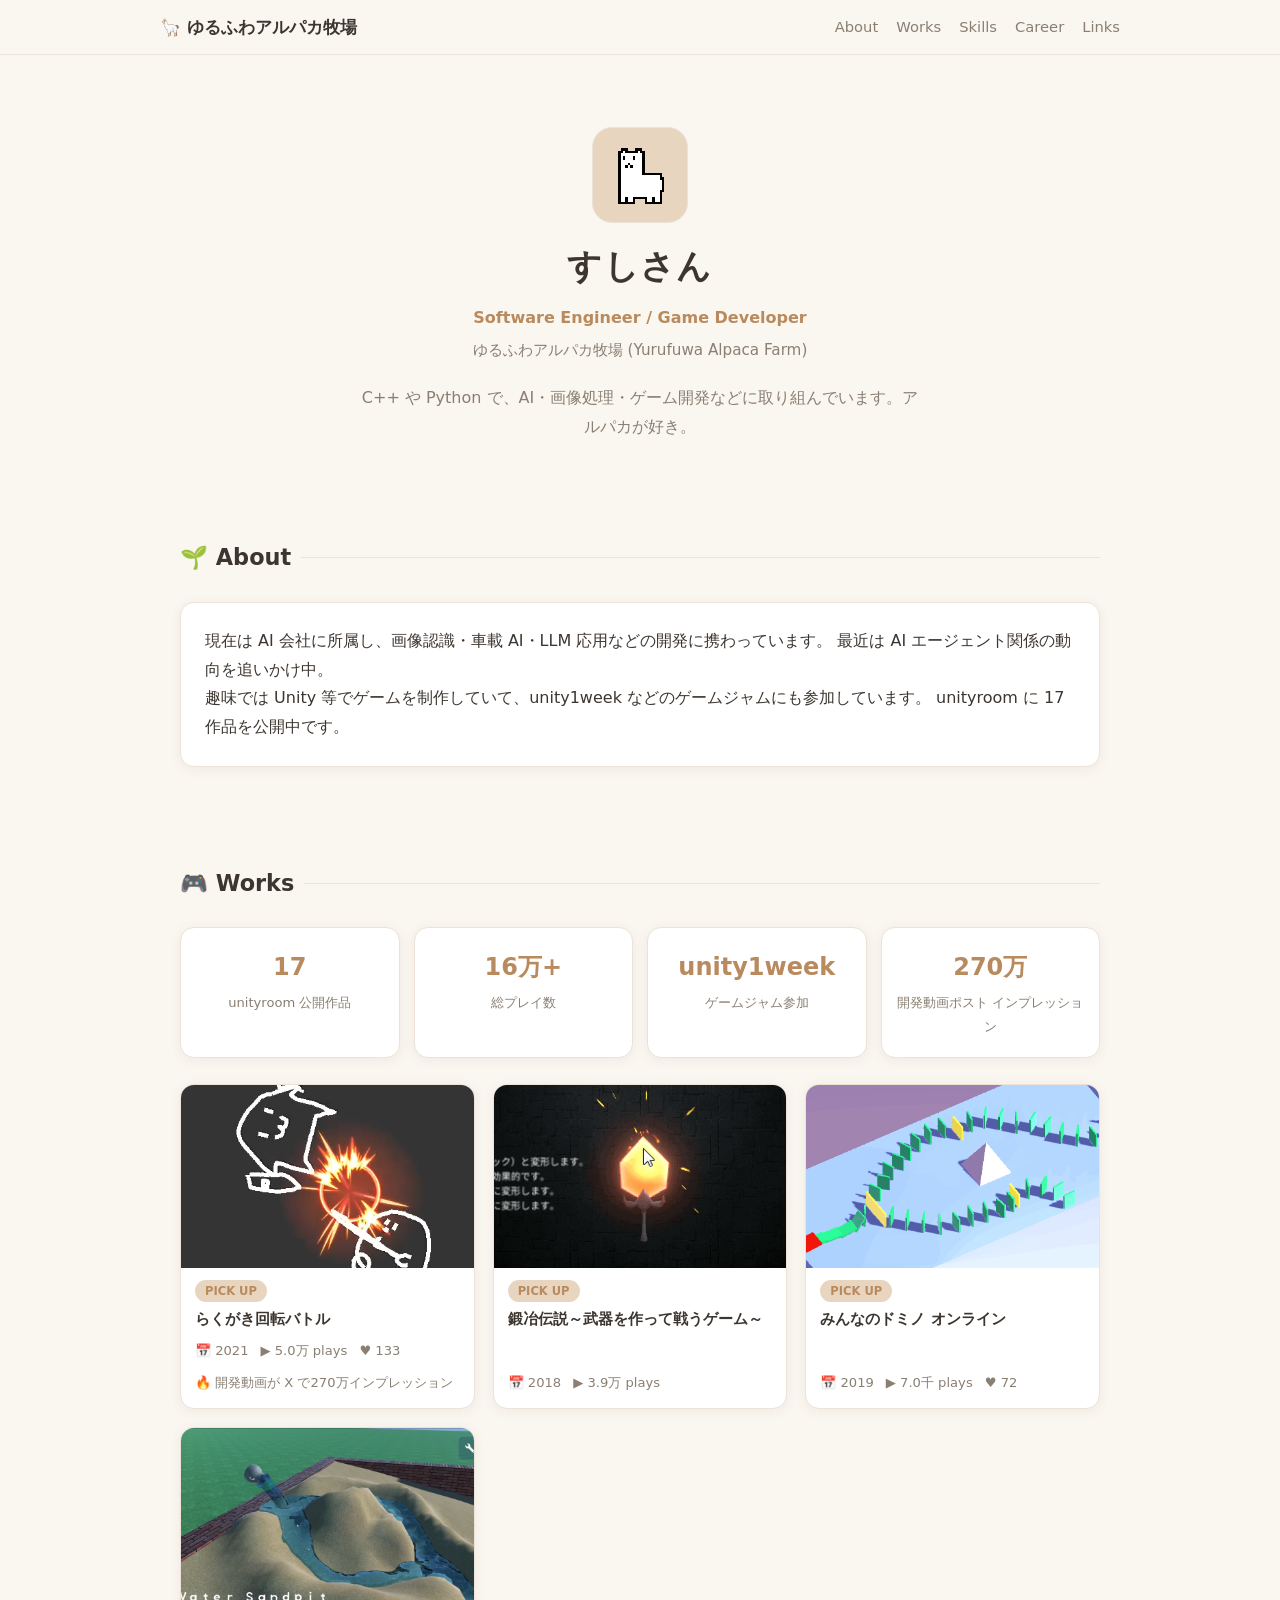
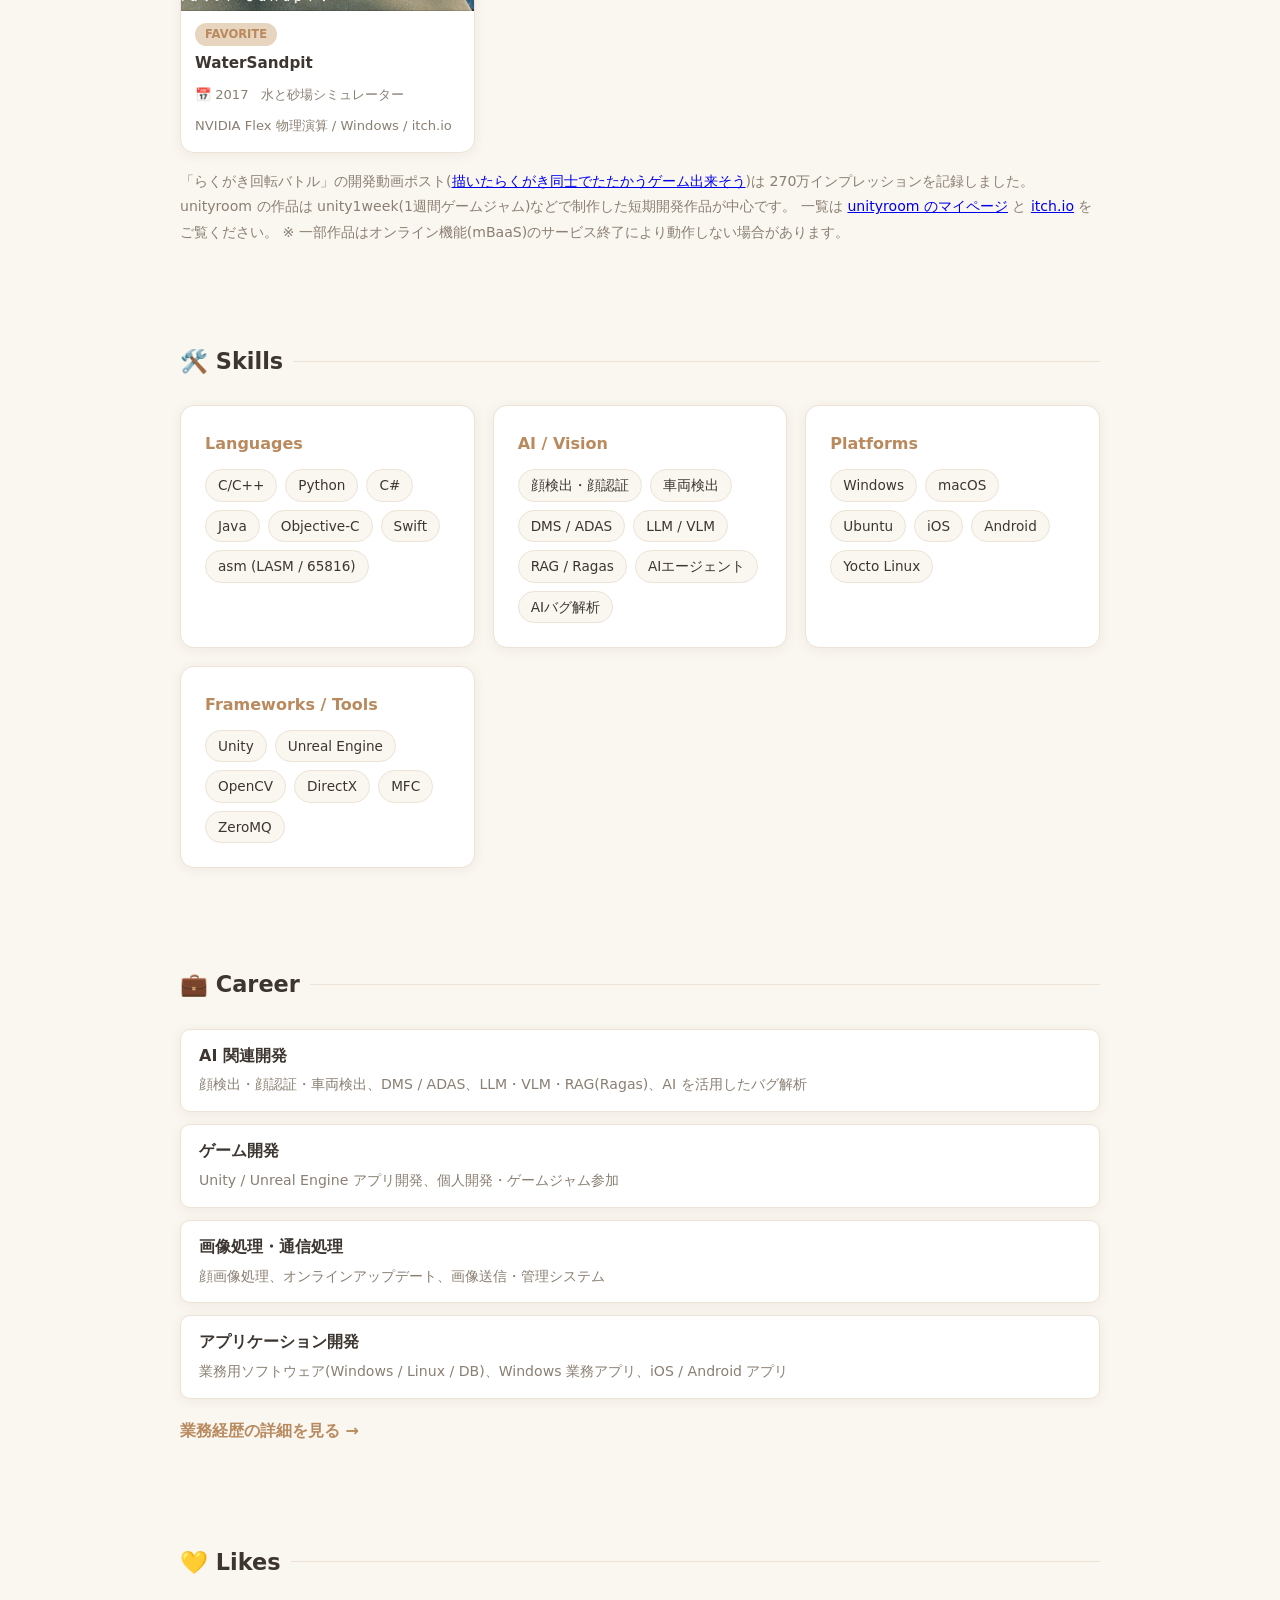
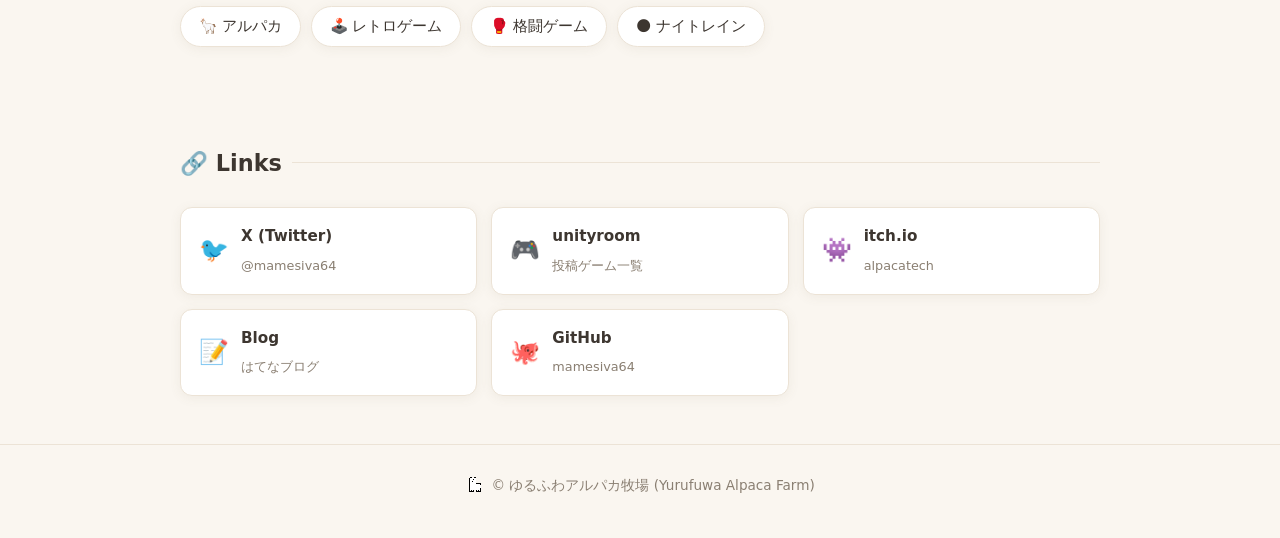
==== index.html @ 553e4cb1 "Add release years to pick-up work cards Co-Authored-By: Claude Fable 5 <noreply@anthropic.com>" ====
<!DOCTYPE html>
<html lang="ja">
<head>
<meta charset="UTF-8">
<meta name="viewport" content="width=device-width, initial-scale=1.0">
<title>すしさん / ゆるふわアルパカ牧場 — Portfolio</title>
<meta name="description" content="すしさん(Yurufuwa Alpaca Farm)のポータルサイト。C++/PythonでAI・画像処理・ゲーム開発。Unityでのゲーム制作物まとめ。">
<link rel="icon" type="image/png" href="assets/alpaca.png">
<link rel="stylesheet" href="style.css">
</head>
<body>

<header class="site-header">
  <nav class="nav container">
    <a class="brand" href="./">🦙 ゆるふわアルパカ牧場</a>
    <ul>
      <li><a href="#about">About</a></li>
      <li><a href="#works">Works</a></li>
      <li><a href="#skills">Skills</a></li>
      <li><a href="#career">Career</a></li>
      <li><a href="#links">Links</a></li>
    </ul>
  </nav>
</header>

<main class="container">

  <!-- ヒーロー -->
  <div class="hero">
    <img class="avatar" src="assets/alpaca.png" alt="アルパカのアイコン">
    <h1>すしさん</h1>
    <p class="title">Software Engineer / Game Developer</p>
    <p class="circle-name">ゆるふわアルパカ牧場 (Yurufuwa Alpaca Farm)</p>
    <p class="lead">C++ や Python で、AI・画像処理・ゲーム開発などに取り組んでいます。アルパカが好き。</p>
  </div>

  <!-- プロフィール -->
  <section id="about">
    <h2>🌱 About</h2>
    <div class="card">
      <p>
        現在は AI 会社に所属し、画像認識・車載 AI・LLM 応用などの開発に携わっています。
        最近は AI エージェント関係の動向を追いかけ中。
      </p>
      <p>
        趣味では Unity 等でゲームを制作していて、unity1week などのゲームジャムにも参加しています。
        unityroom に 17 作品を公開中です。
      </p>
    </div>
  </section>

  <!-- 制作物 / 実績 -->
  <section id="works">
    <h2>🎮 Works</h2>

    <div class="stat-row">
      <div class="stat">
        <span class="stat-num">17</span>
        <span class="stat-label">unityroom 公開作品</span>
      </div>
      <div class="stat">
        <span class="stat-num">16万+</span>
        <span class="stat-label">総プレイ数</span>
      </div>
      <div class="stat">
        <span class="stat-num">unity1week</span>
        <span class="stat-label">ゲームジャム参加</span>
      </div>
      <div class="stat">
        <span class="stat-num">270万</span>
        <span class="stat-label">開発動画ポスト インプレッション</span>
      </div>
    </div>

    <div class="works-grid featured-compact">
      <a class="work-card" href="https://unityroom.com/games/rakugaki_battle" target="_blank" rel="noopener">
        <img class="thumb" src="assets/rakugaki.png" alt="らくがき回転バトルのスクリーンショット" loading="lazy">
        <div class="body">
          <span class="badge">PICK UP</span>
          <span class="name">らくがき回転バトル</span>
          <span class="stats"><span>📅 2021</span><span>▶ 5.0万 plays</span><span>♥ 133</span></span>
          <span class="stats"><span>🔥 開発動画が X で270万インプレッション</span></span>
        </div>
      </a>
      <a class="work-card" href="https://unityroom.com/games/blacksmith" target="_blank" rel="noopener">
        <img class="thumb" src="assets/blacksmith.gif" alt="鍛冶伝説のスクリーンショット" loading="lazy">
        <div class="body">
          <span class="badge">PICK UP</span>
          <span class="name">鍛冶伝説～武器を作って戦うゲーム～</span>
          <span class="stats"><span>📅 2018</span><span>▶ 3.9万 plays</span></span>
        </div>
      </a>
      <a class="work-card" href="https://unityroom.com/games/domino" target="_blank" rel="noopener">
        <img class="thumb" src="assets/domino.gif" alt="みんなのドミノ オンラインのスクリーンショット" loading="lazy">
        <div class="body">
          <span class="badge">PICK UP</span>
          <span class="name">みんなのドミノ オンライン</span>
          <span class="stats"><span>📅 2019</span><span>▶ 7.0千 plays</span><span>♥ 72</span></span>
        </div>
      </a>
      <a class="work-card" href="https://alpacatech.itch.io/watersandpit" target="_blank" rel="noopener">
        <img class="thumb" src="assets/watersandpit.jpg" alt="WaterSandpitのスクリーンショット" loading="lazy">
        <div class="body">
          <span class="badge">FAVORITE</span>
          <span class="name">WaterSandpit</span>
          <span class="stats"><span>📅 2017</span><span>水と砂場シミュレーター</span></span>
          <span class="stats"><span>NVIDIA Flex 物理演算 / Windows / itch.io</span></span>
        </div>
      </a>
    </div>

    <p class="section-note">
      「らくがき回転バトル」の開発動画ポスト(<a href="https://x.com/mamesiva64/status/1364599428888227852" target="_blank" rel="noopener">描いたらくがき同士でたたかうゲーム出来そう</a>)は
      270万インプレッションを記録しました。<br>
      unityroom の作品は unity1week(1週間ゲームジャム)などで制作した短期開発作品が中心です。
      一覧は <a href="https://unityroom.com/users/alpaca" target="_blank" rel="noopener">unityroom のマイページ</a>
      と <a href="https://alpacatech.itch.io/" target="_blank" rel="noopener">itch.io</a> をご覧ください。
      ※ 一部作品はオンライン機能(mBaaS)のサービス終了により動作しない場合があります。
    </p>
  </section>

  <!-- 技術 -->
  <section id="skills">
    <h2>🛠️ Skills</h2>
    <div class="skills-grid">
      <div class="card">
        <h3>Languages</h3>
        <ul class="tags">
          <li>C/C++</li><li>Python</li><li>C#</li><li>Java</li>
          <li>Objective-C</li><li>Swift</li><li>asm (LASM / 65816)</li>
        </ul>
      </div>
      <div class="card">
        <h3>AI / Vision</h3>
        <ul class="tags">
          <li>顔検出・顔認証</li><li>車両検出</li><li>DMS / ADAS</li>
          <li>LLM / VLM</li><li>RAG / Ragas</li><li>AIエージェント</li><li>AIバグ解析</li>
        </ul>
      </div>
      <div class="card">
        <h3>Platforms</h3>
        <ul class="tags">
          <li>Windows</li><li>macOS</li><li>Ubuntu</li>
          <li>iOS</li><li>Android</li><li>Yocto Linux</li>
        </ul>
      </div>
      <div class="card">
        <h3>Frameworks / Tools</h3>
        <ul class="tags">
          <li>Unity</li><li>Unreal Engine</li><li>OpenCV</li>
          <li>DirectX</li><li>MFC</li><li>ZeroMQ</li>
        </ul>
      </div>
    </div>
  </section>

  <!-- 経歴 -->
  <section id="career">
    <h2>💼 Career</h2>
    <ul class="career-list">
      <li><span class="field">AI 関連開発</span><br>
        <span class="desc">顔検出・顔認証・車両検出、DMS / ADAS、LLM・VLM・RAG(Ragas)、AI を活用したバグ解析</span></li>
      <li><span class="field">ゲーム開発</span><br>
        <span class="desc">Unity / Unreal Engine アプリ開発、個人開発・ゲームジャム参加</span></li>
      <li><span class="field">画像処理・通信処理</span><br>
        <span class="desc">顔画像処理、オンラインアップデート、画像送信・管理システム</span></li>
      <li><span class="field">アプリケーション開発</span><br>
        <span class="desc">業務用ソフトウェア(Windows / Linux / DB)、Windows 業務アプリ、iOS / Android アプリ</span></li>
    </ul>
    <a class="more-link" href="career.html">業務経歴の詳細を見る →</a>
  </section>

  <!-- 好きなもの -->
  <section id="likes">
    <h2>💛 Likes</h2>
    <ul class="likes">
      <li>🦙 アルパカ</li>
      <li>🕹️ レトロゲーム</li>
      <li>🥊 格闘ゲーム</li>
      <li>🌑 ナイトレイン</li>
    </ul>
  </section>

  <!-- リンク -->
  <section id="links">
    <h2>🔗 Links</h2>
    <div class="links-grid">
      <a class="link-card" href="https://x.com/mamesiva64" target="_blank" rel="noopener">
        <span class="icon">🐦</span>
        <span><span class="label">X (Twitter)</span><br><span class="sub">@mamesiva64</span></span>
      </a>
      <a class="link-card" href="https://unityroom.com/users/alpaca" target="_blank" rel="noopener">
        <span class="icon">🎮</span>
        <span><span class="label">unityroom</span><br><span class="sub">投稿ゲーム一覧</span></span>
      </a>
      <a class="link-card" href="https://alpacatech.itch.io/" target="_blank" rel="noopener">
        <span class="icon">👾</span>
        <span><span class="label">itch.io</span><br><span class="sub">alpacatech</span></span>
      </a>
      <a class="link-card" href="https://alpacatech.hateblo.jp/" target="_blank" rel="noopener">
        <span class="icon">📝</span>
        <span><span class="label">Blog</span><br><span class="sub">はてなブログ</span></span>
      </a>
      <a class="link-card" href="https://github.com/mamesiva64" target="_blank" rel="noopener">
        <span class="icon">🐙</span>
        <span><span class="label">GitHub</span><br><span class="sub">mamesiva64</span></span>
      </a>
    </div>
  </section>

</main>

<footer>
  <p><img class="icon-img" src="assets/alpaca.png" alt=""> © ゆるふわアルパカ牧場 (Yurufuwa Alpaca Farm)</p>
</footer>

</body>
</html>
---- style.css ----
:root {
  --bg: #faf6f0;
  --bg-card: #ffffff;
  --text: #3d3630;
  --text-sub: #8a7f72;
  --accent: #b98a5e;
  --accent-soft: #e8d5c0;
  --border: #ece3d6;
  --shadow: 0 2px 12px rgba(120, 100, 75, 0.08);
  --shadow-hover: 0 6px 20px rgba(120, 100, 75, 0.16);
  --radius: 14px;
}

@media (prefers-color-scheme: dark) {
  :root {
    --bg: #211d19;
    --bg-card: #2b2620;
    --text: #ece5db;
    --text-sub: #a89a89;
    --accent: #d4a97b;
    --accent-soft: #4a3d2e;
    --border: #3a332b;
    --shadow: 0 2px 12px rgba(0, 0, 0, 0.3);
    --shadow-hover: 0 6px 20px rgba(0, 0, 0, 0.45);
  }
}

* { margin: 0; padding: 0; box-sizing: border-box; }

html { scroll-behavior: smooth; }

body {
  font-family: "Hiragino Kaku Gothic ProN", "Yu Gothic UI", "Meiryo", system-ui, sans-serif;
  background: var(--bg);
  color: var(--text);
  line-height: 1.8;
}

.container { max-width: 960px; margin: 0 auto; padding: 0 20px; }

/* ---- header / nav ---- */
header.site-header {
  position: sticky; top: 0; z-index: 10;
  background: color-mix(in srgb, var(--bg) 85%, transparent);
  backdrop-filter: blur(8px);
  border-bottom: 1px solid var(--border);
}
.nav {
  display: flex; align-items: center; justify-content: space-between;
  padding: 12px 0;
}
.nav .brand {
  font-weight: 700; text-decoration: none; color: var(--text);
  font-size: 1.05rem;
}
.nav ul { display: flex; gap: 18px; list-style: none; }
.nav a { text-decoration: none; color: var(--text-sub); font-size: 0.92rem; }
.nav a:hover { color: var(--accent); }

/* ---- hero ---- */
.hero { text-align: center; padding: 72px 0 48px; }
.hero .avatar {
  width: 96px; height: 96px; image-rendering: pixelated;
  display: block; margin: 0 auto 14px;
  border-radius: 20px; background: var(--accent-soft);
  padding: 8px; border: 1px solid var(--border);
}
.icon-img {
  width: 20px; height: 20px; image-rendering: pixelated;
  vertical-align: -4px; margin-right: 2px;
}
.hero h1 { font-size: 2.1rem; letter-spacing: 0.04em; }
.hero .title { color: var(--accent); font-weight: 600; margin-top: 6px; }
.hero .circle-name { color: var(--text-sub); font-size: 0.95rem; margin-top: 4px; }
.hero .lead { max-width: 560px; margin: 20px auto 0; color: var(--text-sub); }

/* ---- sections ---- */
section { padding: 48px 0; }
section h2 {
  font-size: 1.4rem; margin-bottom: 24px;
  display: flex; align-items: center; gap: 10px;
}
section h2::after {
  content: ""; flex: 1; height: 1px; background: var(--border);
}
.section-note { color: var(--text-sub); font-size: 0.88rem; margin-top: 16px; }

/* ---- cards ---- */
.card {
  background: var(--bg-card); border: 1px solid var(--border);
  border-radius: var(--radius); box-shadow: var(--shadow);
  padding: 24px;
}

/* ---- works ---- */
.works-grid {
  display: grid; grid-template-columns: repeat(auto-fill, minmax(220px, 1fr));
  gap: 18px;
}
.work-card {
  background: var(--bg-card); border: 1px solid var(--border);
  border-radius: var(--radius); overflow: hidden;
  text-decoration: none; color: var(--text);
  box-shadow: var(--shadow);
  transition: transform 0.15s ease, box-shadow 0.15s ease;
  display: flex; flex-direction: column;
}
.work-card:hover { transform: translateY(-3px); box-shadow: var(--shadow-hover); }
.work-card .thumb {
  aspect-ratio: 16 / 10; width: 100%; object-fit: cover;
  background: var(--accent-soft); display: block;
}
.work-card .thumb-fallback {
  aspect-ratio: 16 / 10; display: flex; align-items: center; justify-content: center;
  font-size: 2.2rem; background: var(--accent-soft);
}
.work-card .body { padding: 12px 14px 14px; flex: 1; display: flex; flex-direction: column; }
.work-card .name { font-weight: 700; font-size: 0.95rem; line-height: 1.5; }
.work-card .stats {
  margin-top: auto; padding-top: 8px;
  color: var(--text-sub); font-size: 0.82rem; display: flex; gap: 12px;
}
.stat-row {
  display: grid; grid-template-columns: repeat(auto-fit, minmax(180px, 1fr));
  gap: 14px; margin-bottom: 26px;
}
.stat {
  background: var(--bg-card); border: 1px solid var(--border);
  border-radius: var(--radius); box-shadow: var(--shadow);
  padding: 18px 12px; text-align: center;
  display: flex; flex-direction: column; gap: 2px;
}
.stat-num { font-size: 1.5rem; font-weight: 700; color: var(--accent); }
.stat-label { font-size: 0.82rem; color: var(--text-sub); }
.thumb-tbd {
  aspect-ratio: 16 / 10; display: flex; align-items: center; justify-content: center;
  background: var(--bg); border-bottom: 1px dashed var(--border);
  color: var(--text-sub); font-size: 0.85rem; letter-spacing: 0.06em;
}
.badge {
  display: inline-block; background: var(--accent-soft); color: var(--accent);
  font-size: 0.72rem; font-weight: 700; border-radius: 999px;
  padding: 1px 10px; margin-bottom: 6px; align-self: flex-start;
}
.featured { margin-bottom: 26px; }
.featured .works-grid { grid-template-columns: repeat(auto-fill, minmax(260px, 1fr)); }

/* ---- skills ---- */
.skills-grid {
  display: grid; grid-template-columns: repeat(auto-fit, minmax(260px, 1fr));
  gap: 18px;
}
.skills-grid h3 { font-size: 1rem; margin-bottom: 10px; color: var(--accent); }
.tags { display: flex; flex-wrap: wrap; gap: 8px; list-style: none; }
.tags li {
  background: var(--bg); border: 1px solid var(--border);
  border-radius: 999px; padding: 3px 12px; font-size: 0.85rem;
}

/* ---- career ---- */
.career-list { list-style: none; display: grid; gap: 12px; }
.career-list li {
  background: var(--bg-card); border: 1px solid var(--border);
  border-radius: 10px; padding: 12px 18px; box-shadow: var(--shadow);
}
.career-list .field { font-weight: 700; }
.career-list .desc { color: var(--text-sub); font-size: 0.88rem; }
.more-link {
  display: inline-block; margin-top: 18px; color: var(--accent);
  font-weight: 600; text-decoration: none;
}
.more-link:hover { text-decoration: underline; }

/* ---- links ---- */
.links-grid {
  display: grid; grid-template-columns: repeat(auto-fill, minmax(240px, 1fr));
  gap: 14px;
}
.link-card {
  display: flex; align-items: center; gap: 12px;
  background: var(--bg-card); border: 1px solid var(--border);
  border-radius: 12px; padding: 14px 18px;
  text-decoration: none; color: var(--text); box-shadow: var(--shadow);
  transition: transform 0.15s ease, box-shadow 0.15s ease;
}
.link-card:hover { transform: translateY(-2px); box-shadow: var(--shadow-hover); }
.link-card .icon { font-size: 1.5rem; }
.link-card .label { font-weight: 700; font-size: 0.95rem; }
.link-card .sub { color: var(--text-sub); font-size: 0.8rem; }

/* ---- likes ---- */
.likes { display: flex; flex-wrap: wrap; gap: 10px; list-style: none; }
.likes li {
  background: var(--bg-card); border: 1px solid var(--border);
  border-radius: 999px; padding: 6px 18px; box-shadow: var(--shadow);
  font-size: 0.92rem;
}

/* ---- footer ---- */
footer {
  border-top: 1px solid var(--border);
  padding: 28px 0 40px; text-align: center;
  color: var(--text-sub); font-size: 0.85rem;
}

/* ---- career page ---- */
.page-title { padding: 56px 0 8px; }
.page-title h1 { font-size: 1.8rem; }
.page-title p { color: var(--text-sub); margin-top: 6px; }
.career-section { padding: 28px 0; }
.career-section h2 { font-size: 1.2rem; margin-bottom: 16px; }
.career-detail { display: grid; gap: 14px; }
.career-detail .card h3 { font-size: 1.02rem; margin-bottom: 6px; color: var(--accent); }
.career-detail .card p { font-size: 0.92rem; color: var(--text-sub); }
.career-detail .card .tags { margin-top: 10px; }

@media (max-width: 600px) {
  .hero { padding: 48px 0 32px; }
  .hero h1 { font-size: 1.7rem; }
  .nav ul { gap: 12px; }
  .nav a { font-size: 0.82rem; }
}
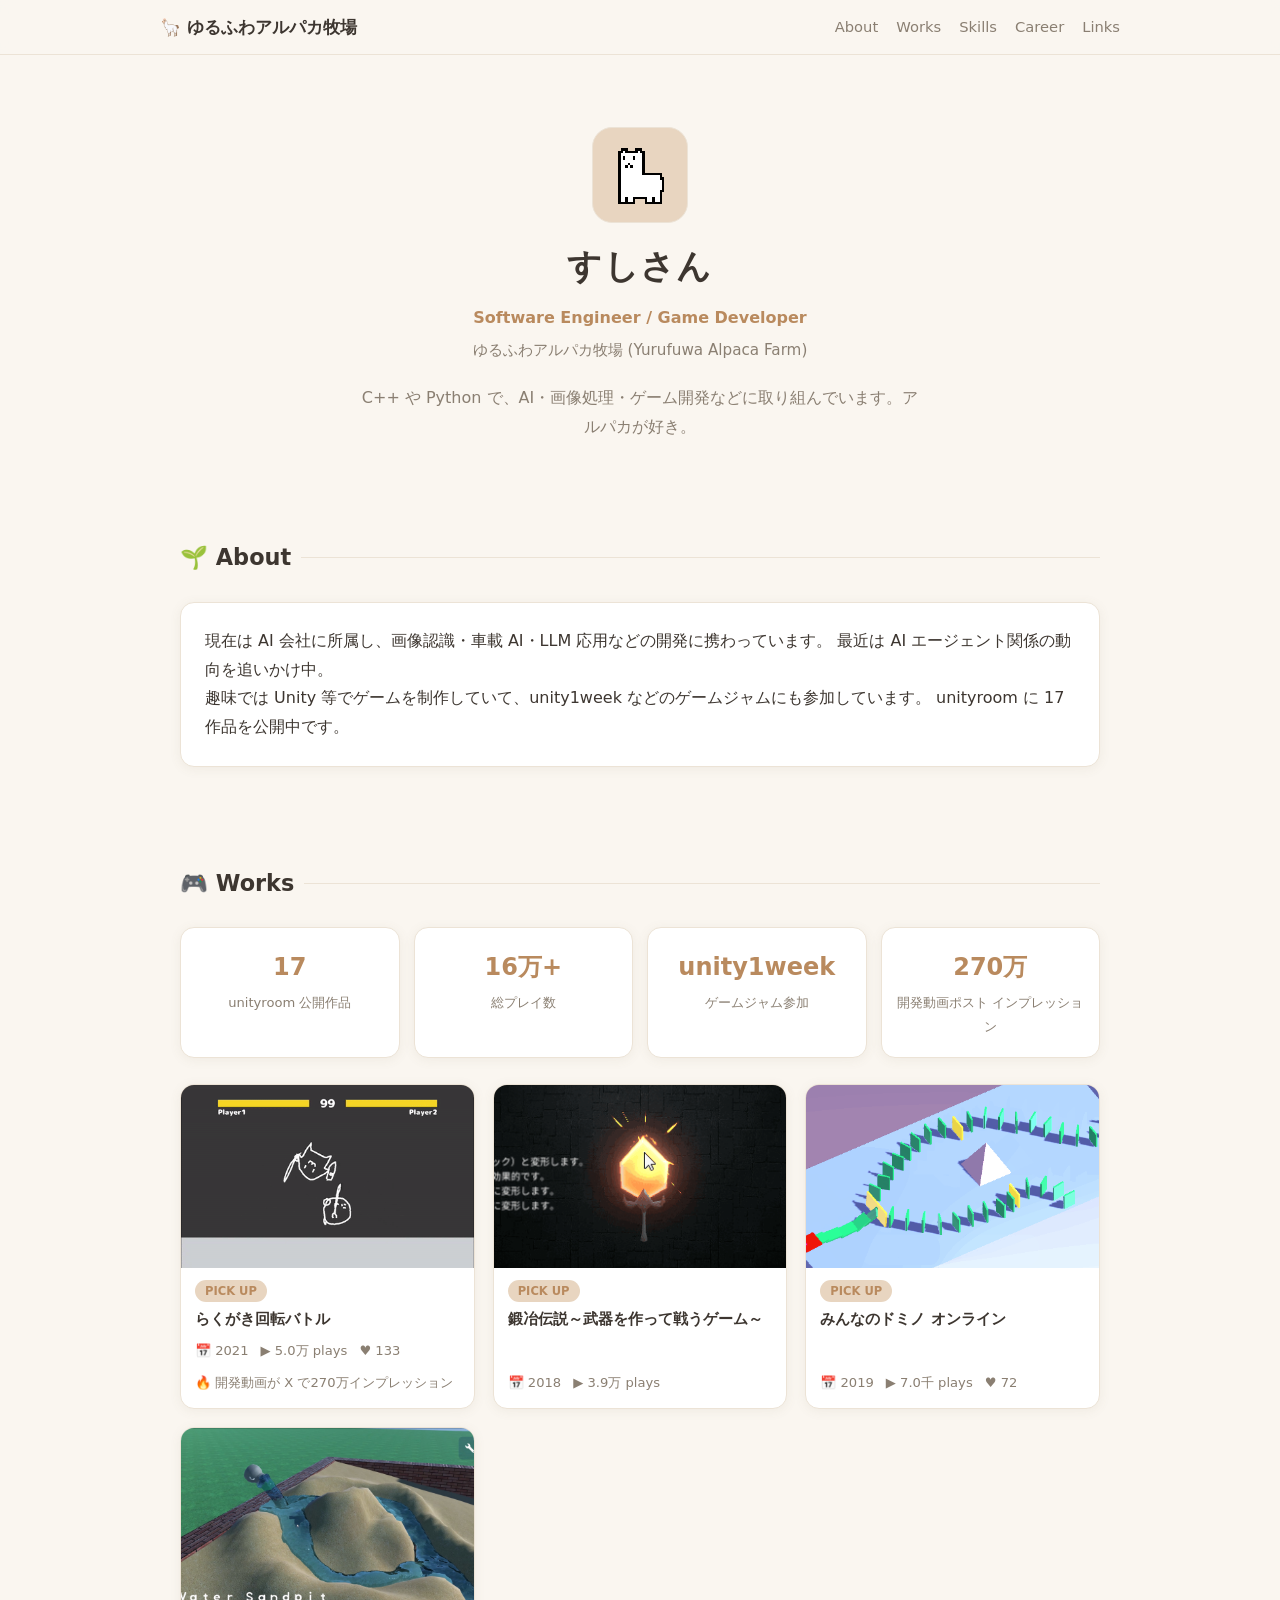
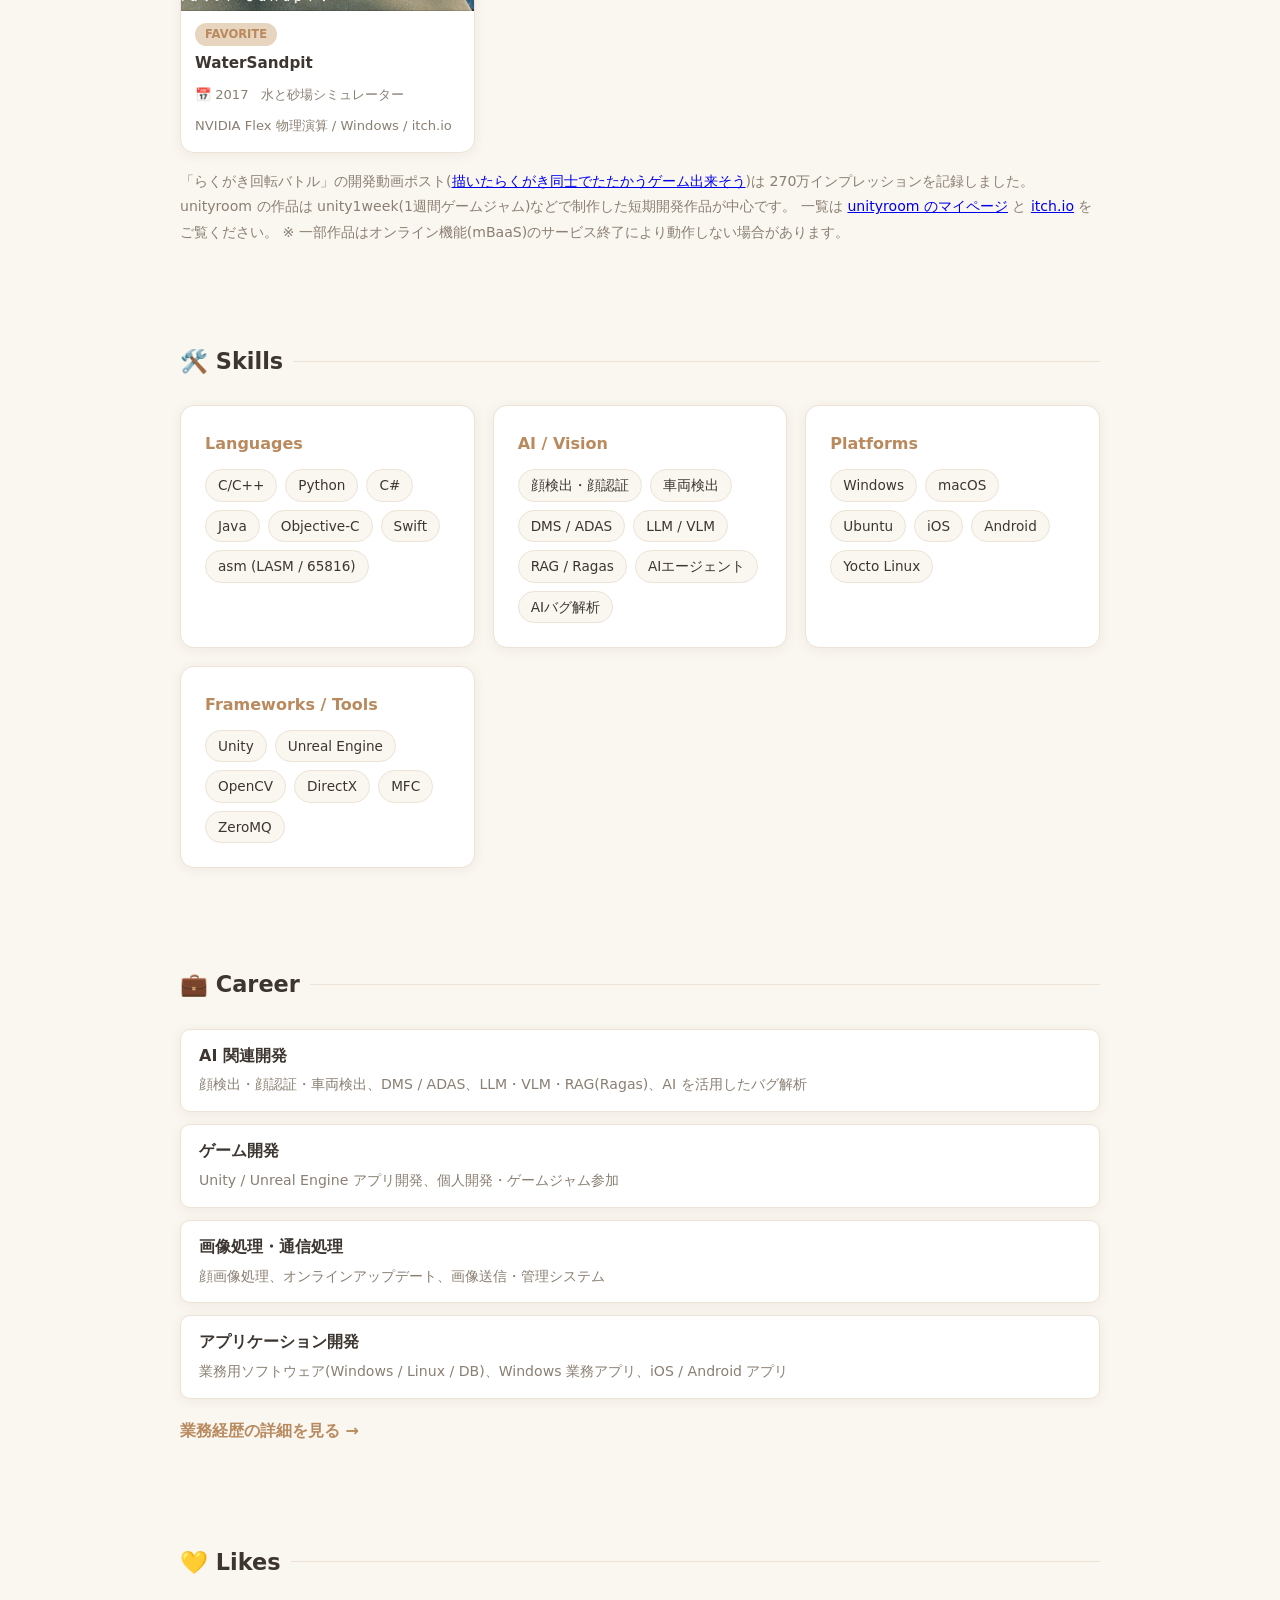
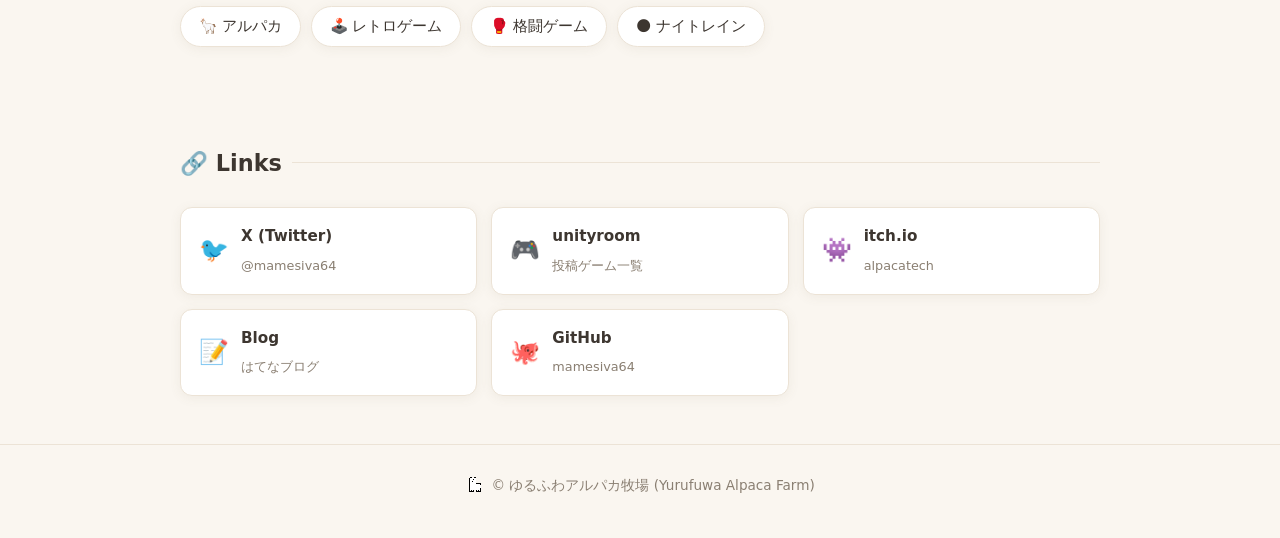
==== commit 9a09b9e5: "Use buzz dev-video GIF as Rakugaki Battle thumbnail Co-Authored-By: Claude Fable 5 <noreply@anthropi" ====
--- a/index.html
+++ b/index.html
@@ -74,7 +74,7 @@
 
     <div class="works-grid featured-compact">
       <a class="work-card" href="https://unityroom.com/games/rakugaki_battle" target="_blank" rel="noopener">
-        <img class="thumb" src="assets/rakugaki.png" alt="らくがき回転バトルのスクリーンショット" loading="lazy">
+        <img class="thumb" src="assets/rakugaki.gif" alt="らくがき回転バトルの開発動画(らくがきを描いているところ)" loading="lazy">
         <div class="body">
           <span class="badge">PICK UP</span>
           <span class="name">らくがき回転バトル</span>
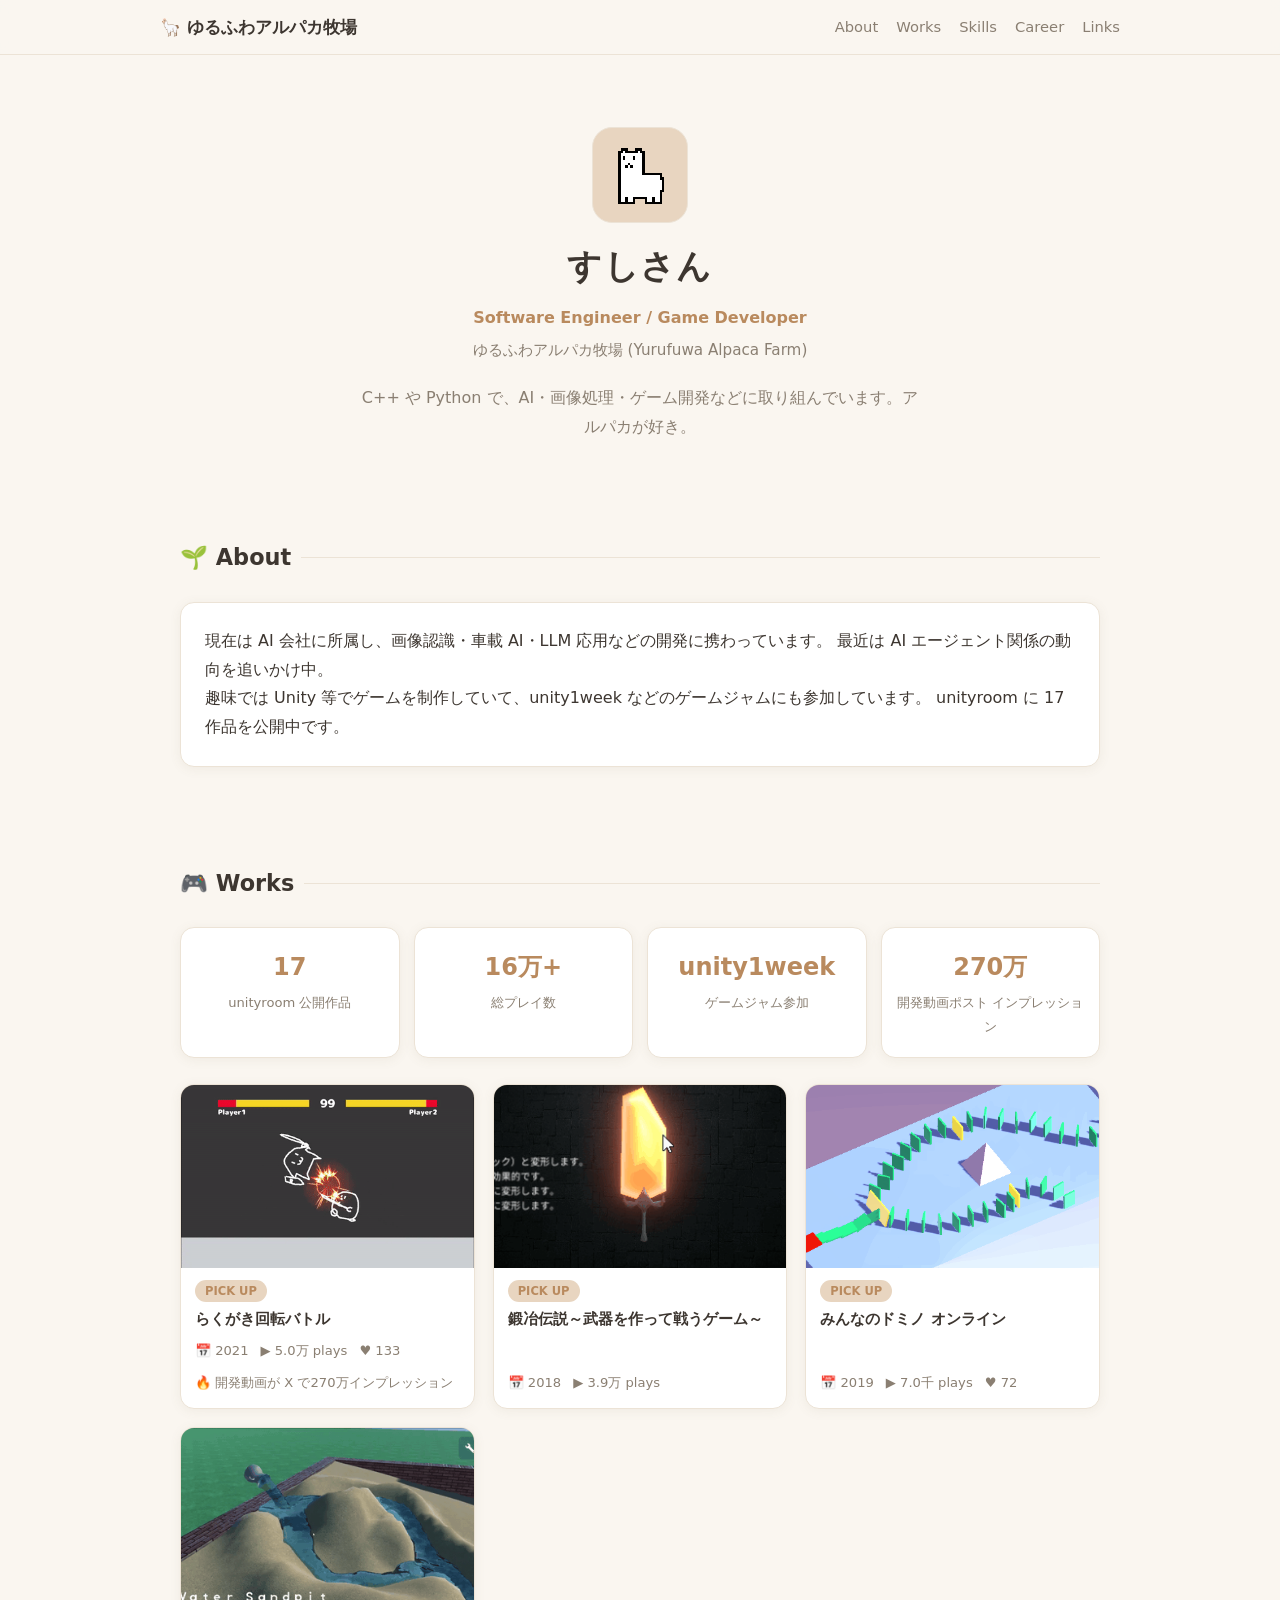
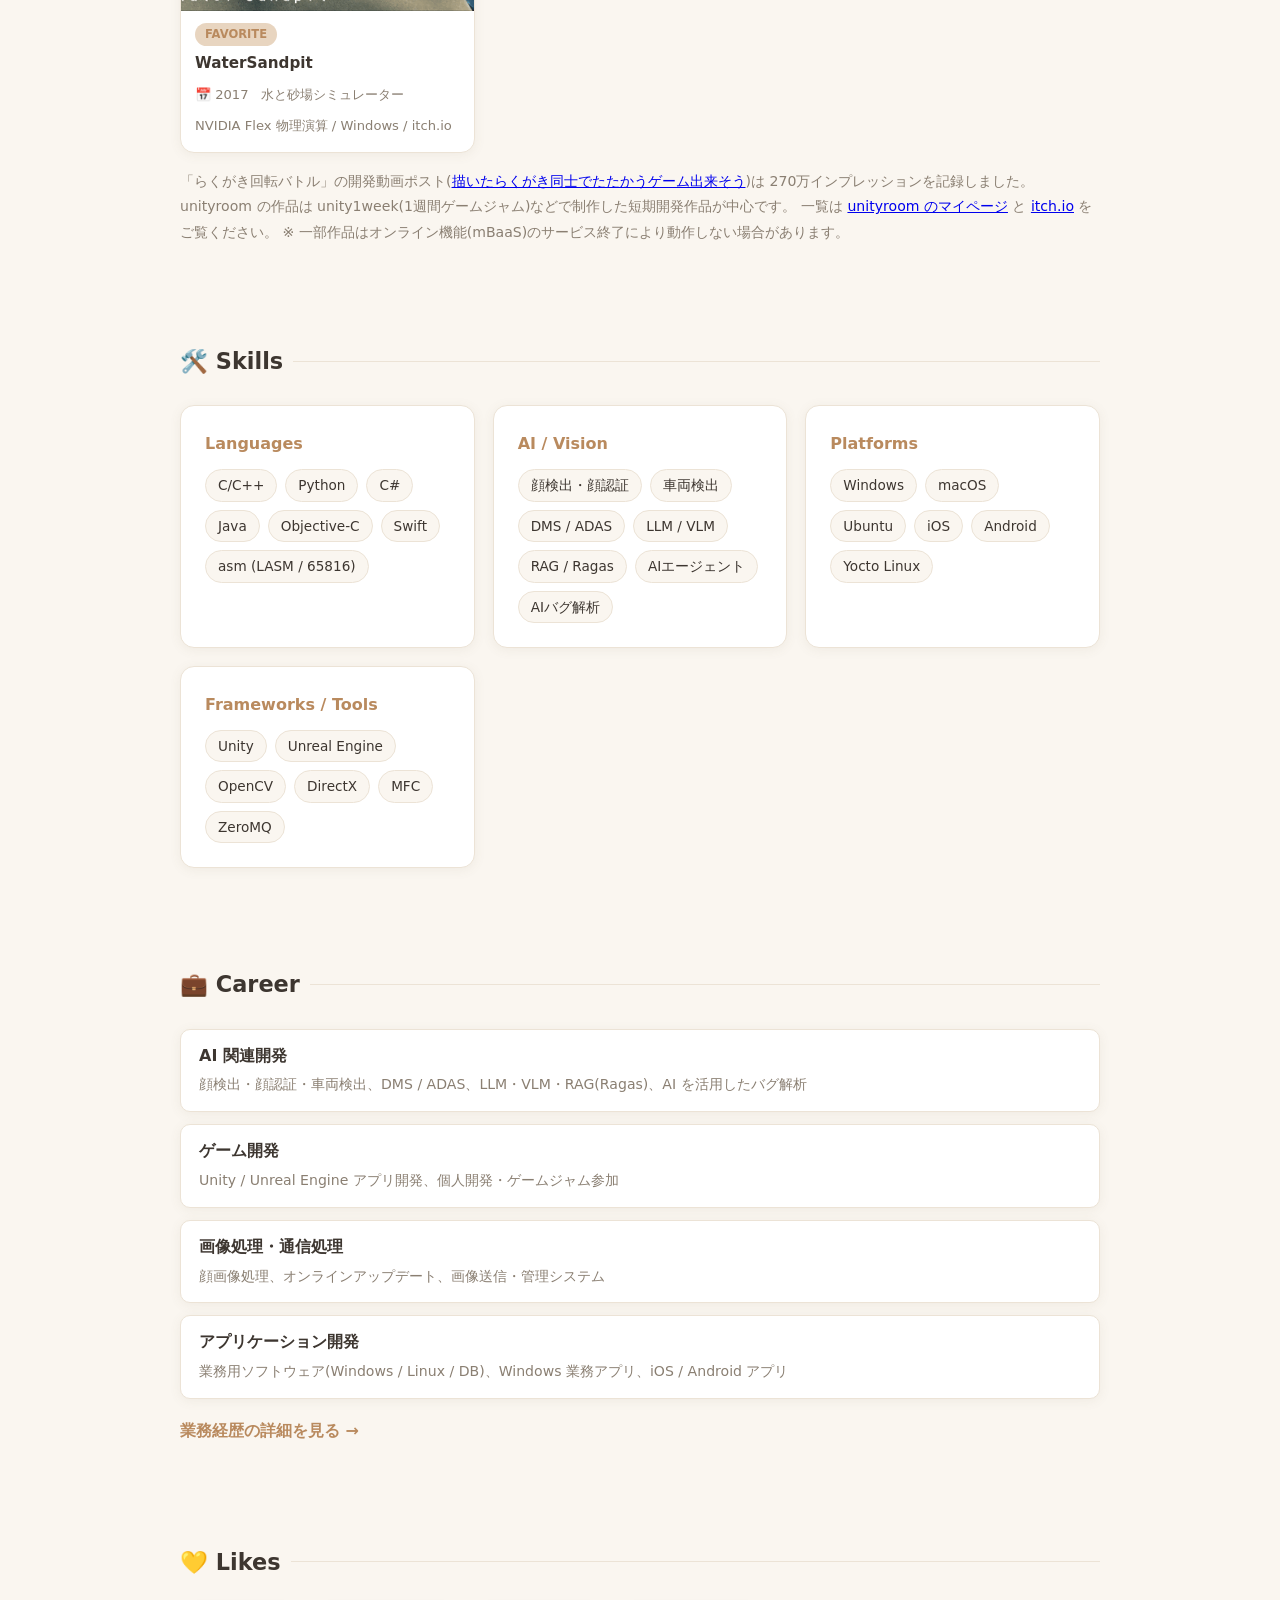
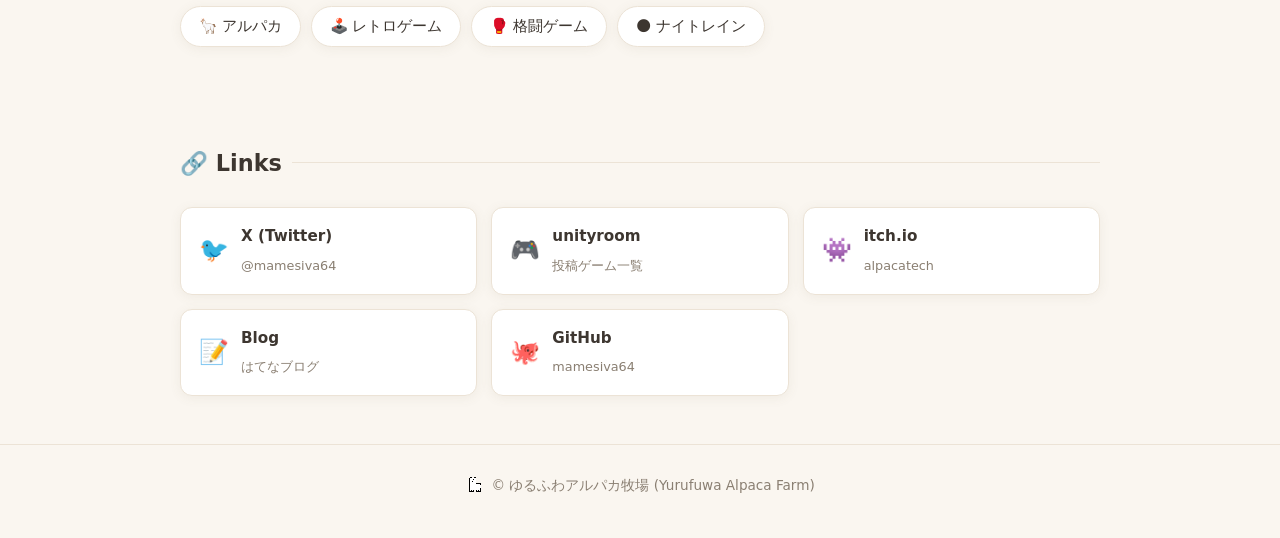
==== commit 9c193b4d: "Use gameplay GIF (33s scene, slimmed) as WaterSandpit thumbnail Co-Authored-By: Claude Fable 5 <nore" ====
--- a/index.html
+++ b/index.html
@@ -99,7 +99,7 @@
         </div>
       </a>
       <a class="work-card" href="https://alpacatech.itch.io/watersandpit" target="_blank" rel="noopener">
-        <img class="thumb" src="assets/watersandpit.jpg" alt="WaterSandpitのスクリーンショット" loading="lazy">
+        <img class="thumb" src="assets/watersandpit.gif" alt="WaterSandpitのプレイ動画(砂山に水が流れるシーン)" loading="lazy">
         <div class="body">
           <span class="badge">FAVORITE</span>
           <span class="name">WaterSandpit</span>
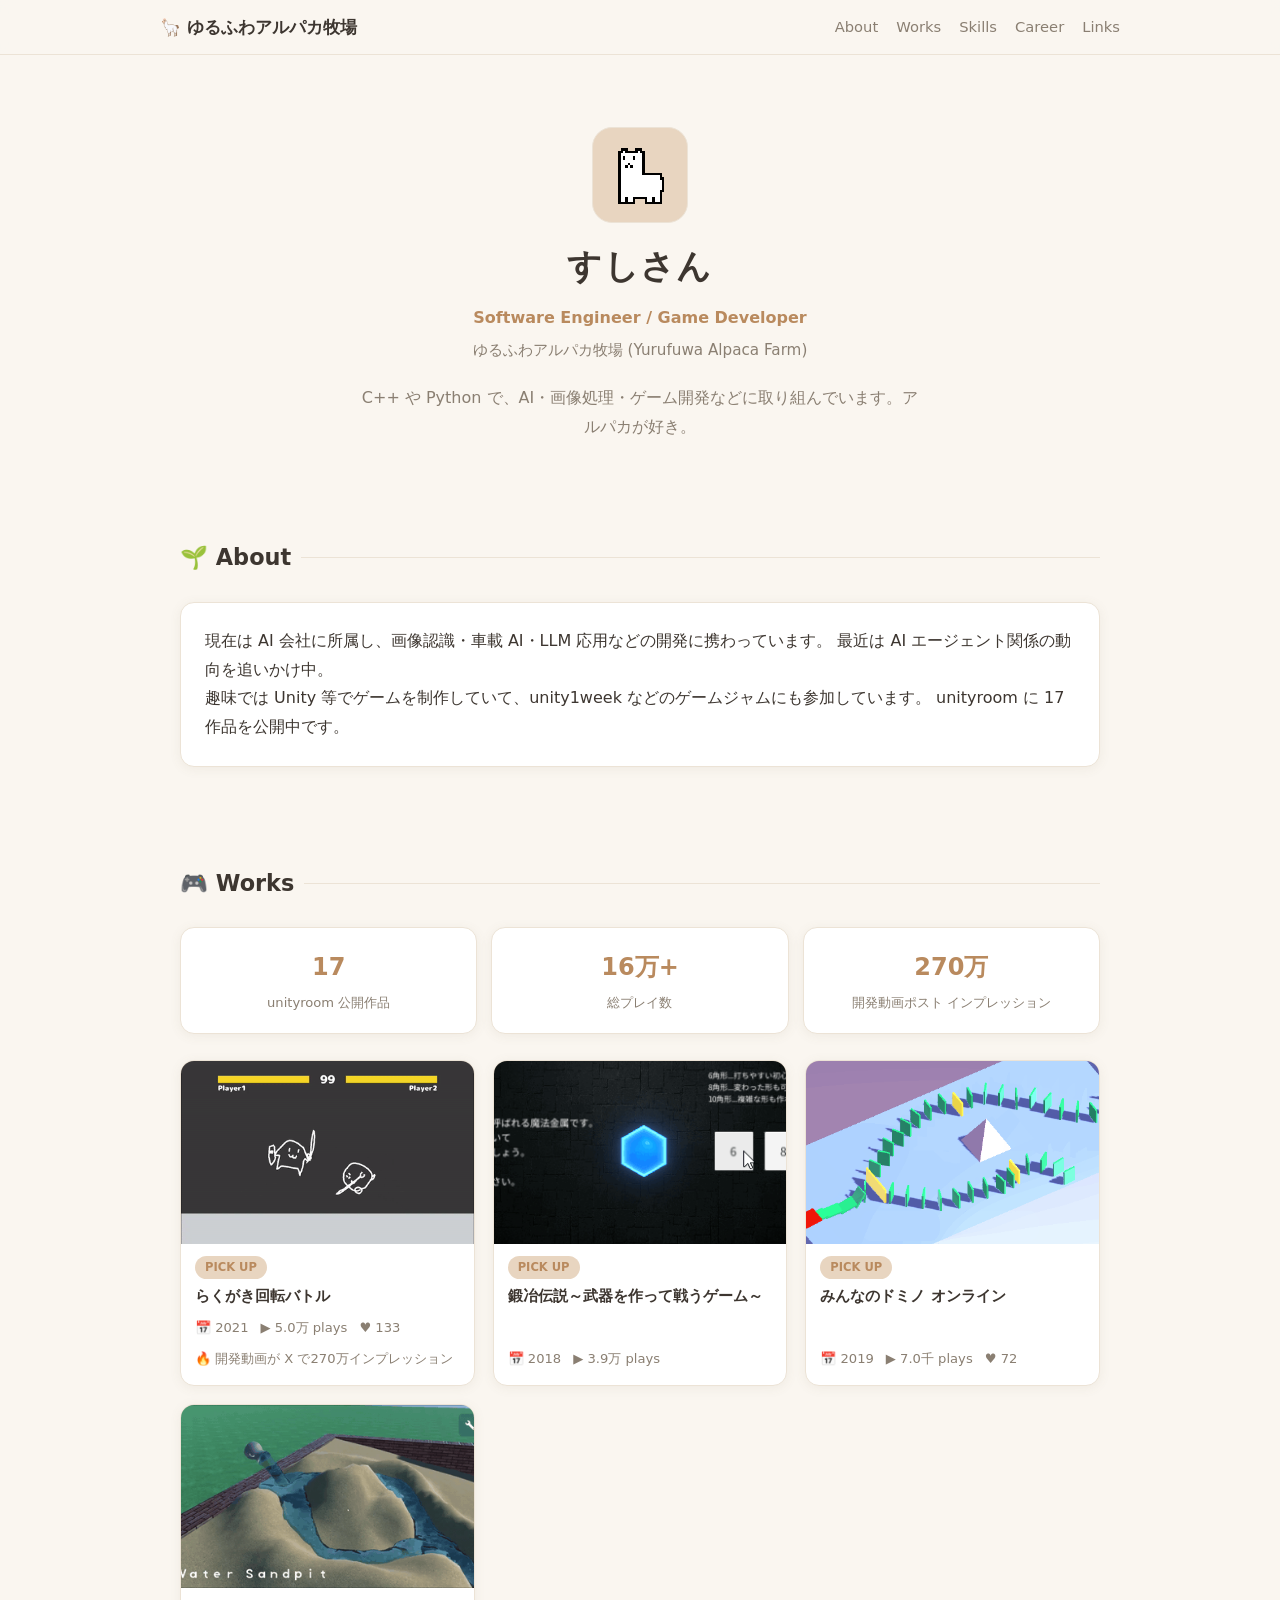
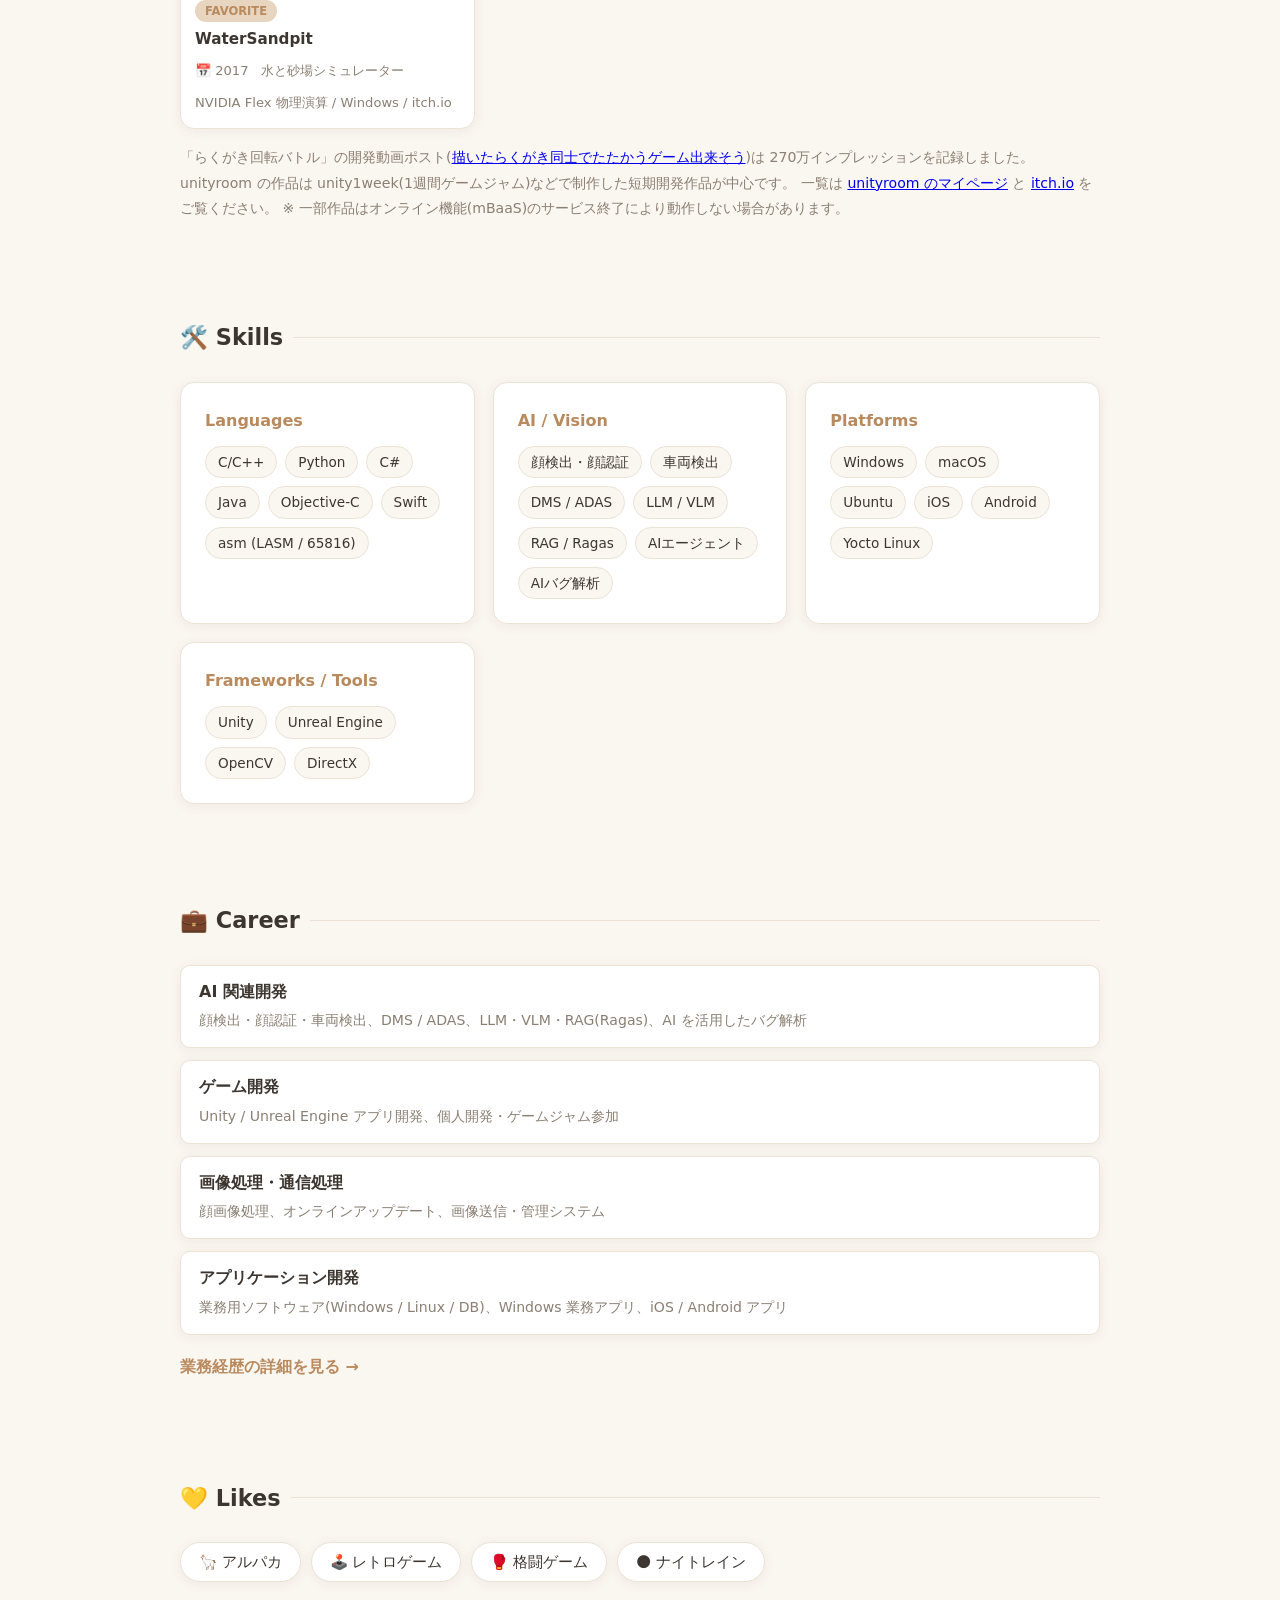
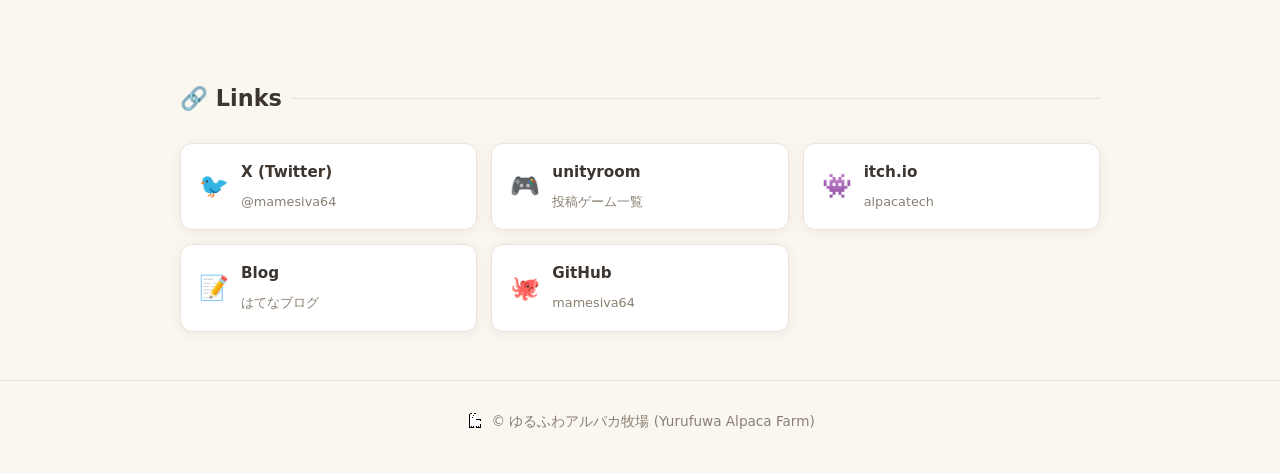
==== commit 33d1cd7d: "Remove unity1week stat tile and MFC/ZeroMQ mentions Co-Authored-By: Claude Fable 5 <noreply@anthropi" ====
--- a/index.html
+++ b/index.html
@@ -63,10 +63,6 @@
         <span class="stat-label">総プレイ数</span>
       </div>
       <div class="stat">
-        <span class="stat-num">unity1week</span>
-        <span class="stat-label">ゲームジャム参加</span>
-      </div>
-      <div class="stat">
         <span class="stat-num">270万</span>
         <span class="stat-label">開発動画ポスト インプレッション</span>
       </div>
@@ -148,7 +144,7 @@
         <h3>Frameworks / Tools</h3>
         <ul class="tags">
           <li>Unity</li><li>Unreal Engine</li><li>OpenCV</li>
-          <li>DirectX</li><li>MFC</li><li>ZeroMQ</li>
+          <li>DirectX</li>
         </ul>
       </div>
     </div>
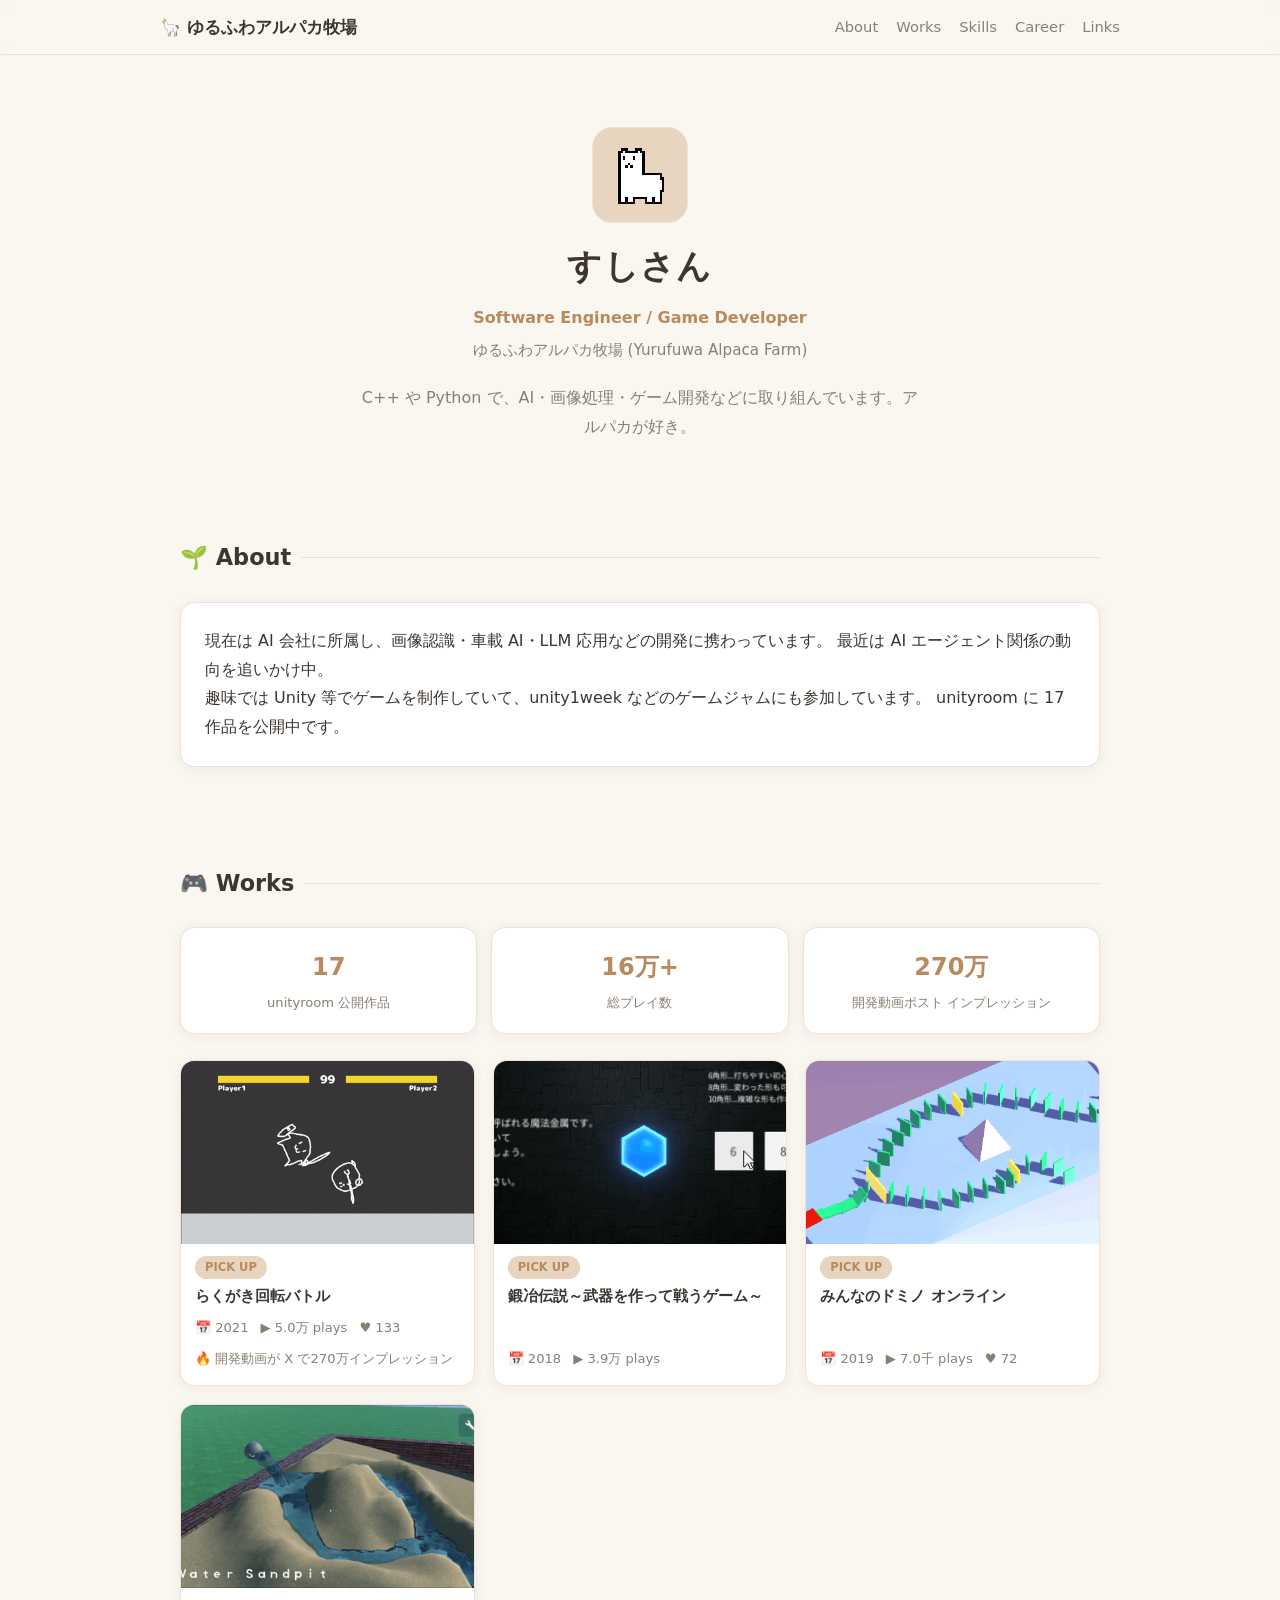
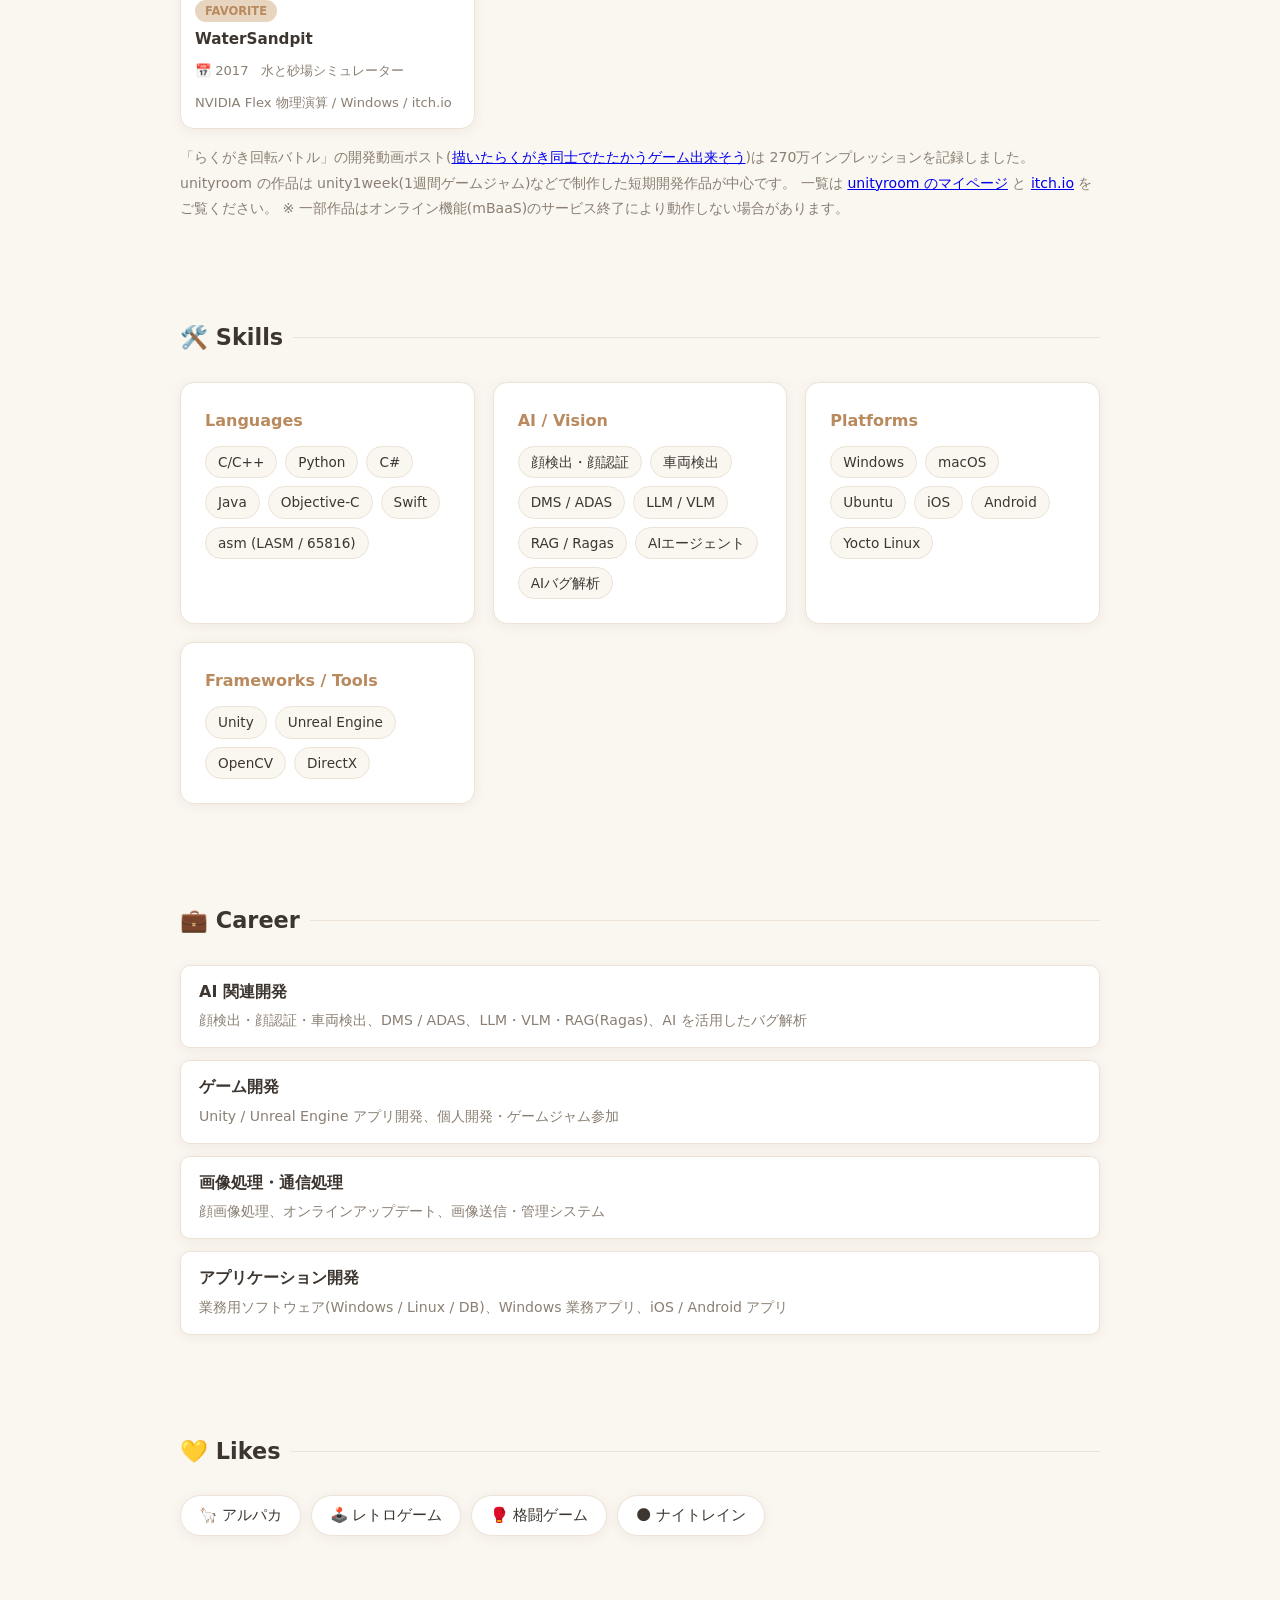
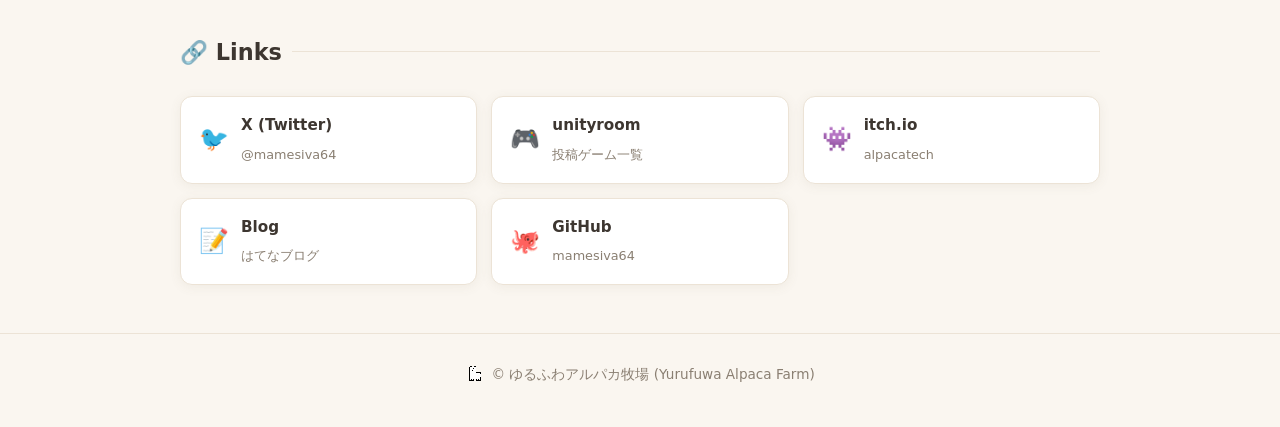
==== commit 37005681: "Remove career detail page and its links; note career rework as TODO Co-Authored-By: Claude Fable 5 <" ====
--- a/index.html
+++ b/index.html
@@ -163,7 +163,6 @@
       <li><span class="field">アプリケーション開発</span><br>
         <span class="desc">業務用ソフトウェア(Windows / Linux / DB)、Windows 業務アプリ、iOS / Android アプリ</span></li>
     </ul>
-    <a class="more-link" href="career.html">業務経歴の詳細を見る →</a>
   </section>
 
   <!-- 好きなもの -->
--- a/style.css
+++ b/style.css
@@ -203,17 +203,6 @@
   color: var(--text-sub); font-size: 0.85rem;
 }
 
-/* ---- career page ---- */
-.page-title { padding: 56px 0 8px; }
-.page-title h1 { font-size: 1.8rem; }
-.page-title p { color: var(--text-sub); margin-top: 6px; }
-.career-section { padding: 28px 0; }
-.career-section h2 { font-size: 1.2rem; margin-bottom: 16px; }
-.career-detail { display: grid; gap: 14px; }
-.career-detail .card h3 { font-size: 1.02rem; margin-bottom: 6px; color: var(--accent); }
-.career-detail .card p { font-size: 0.92rem; color: var(--text-sub); }
-.career-detail .card .tags { margin-top: 10px; }
-
 @media (max-width: 600px) {
   .hero { padding: 48px 0 32px; }
   .hero h1 { font-size: 1.7rem; }
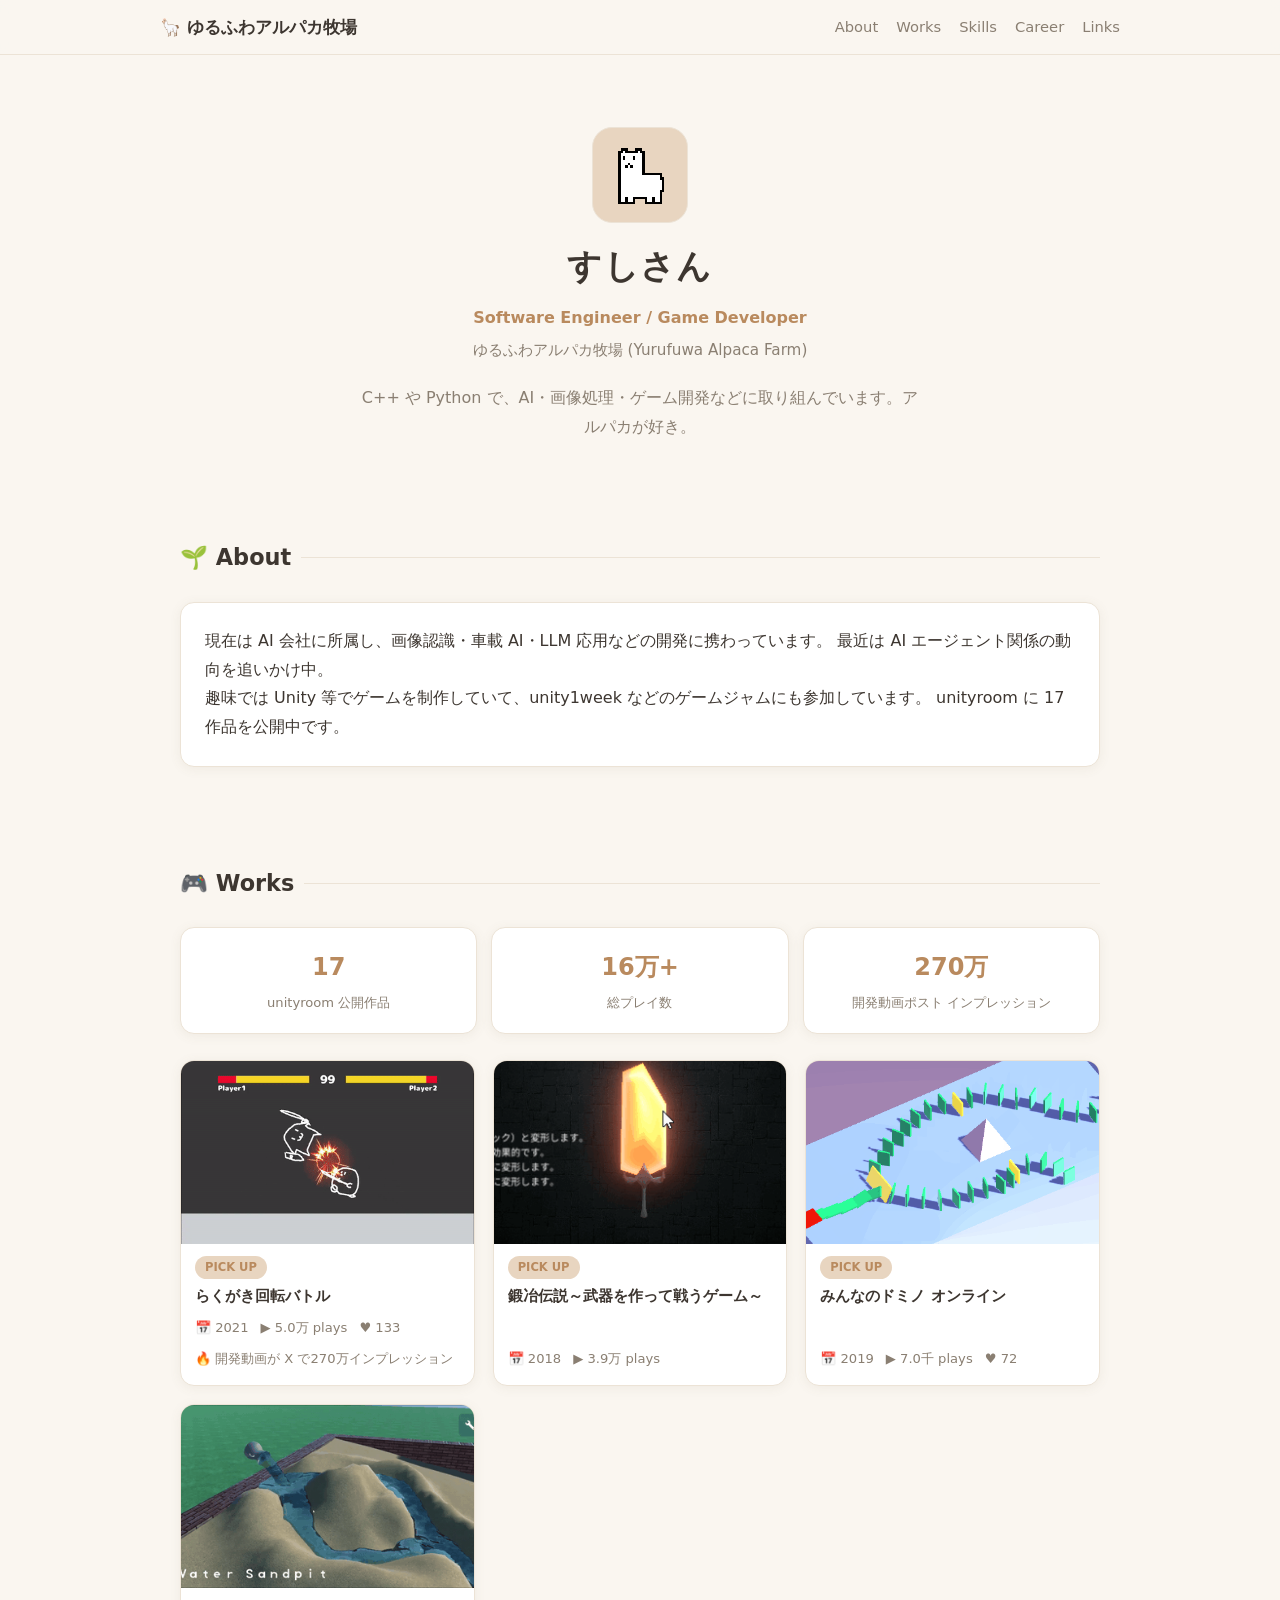
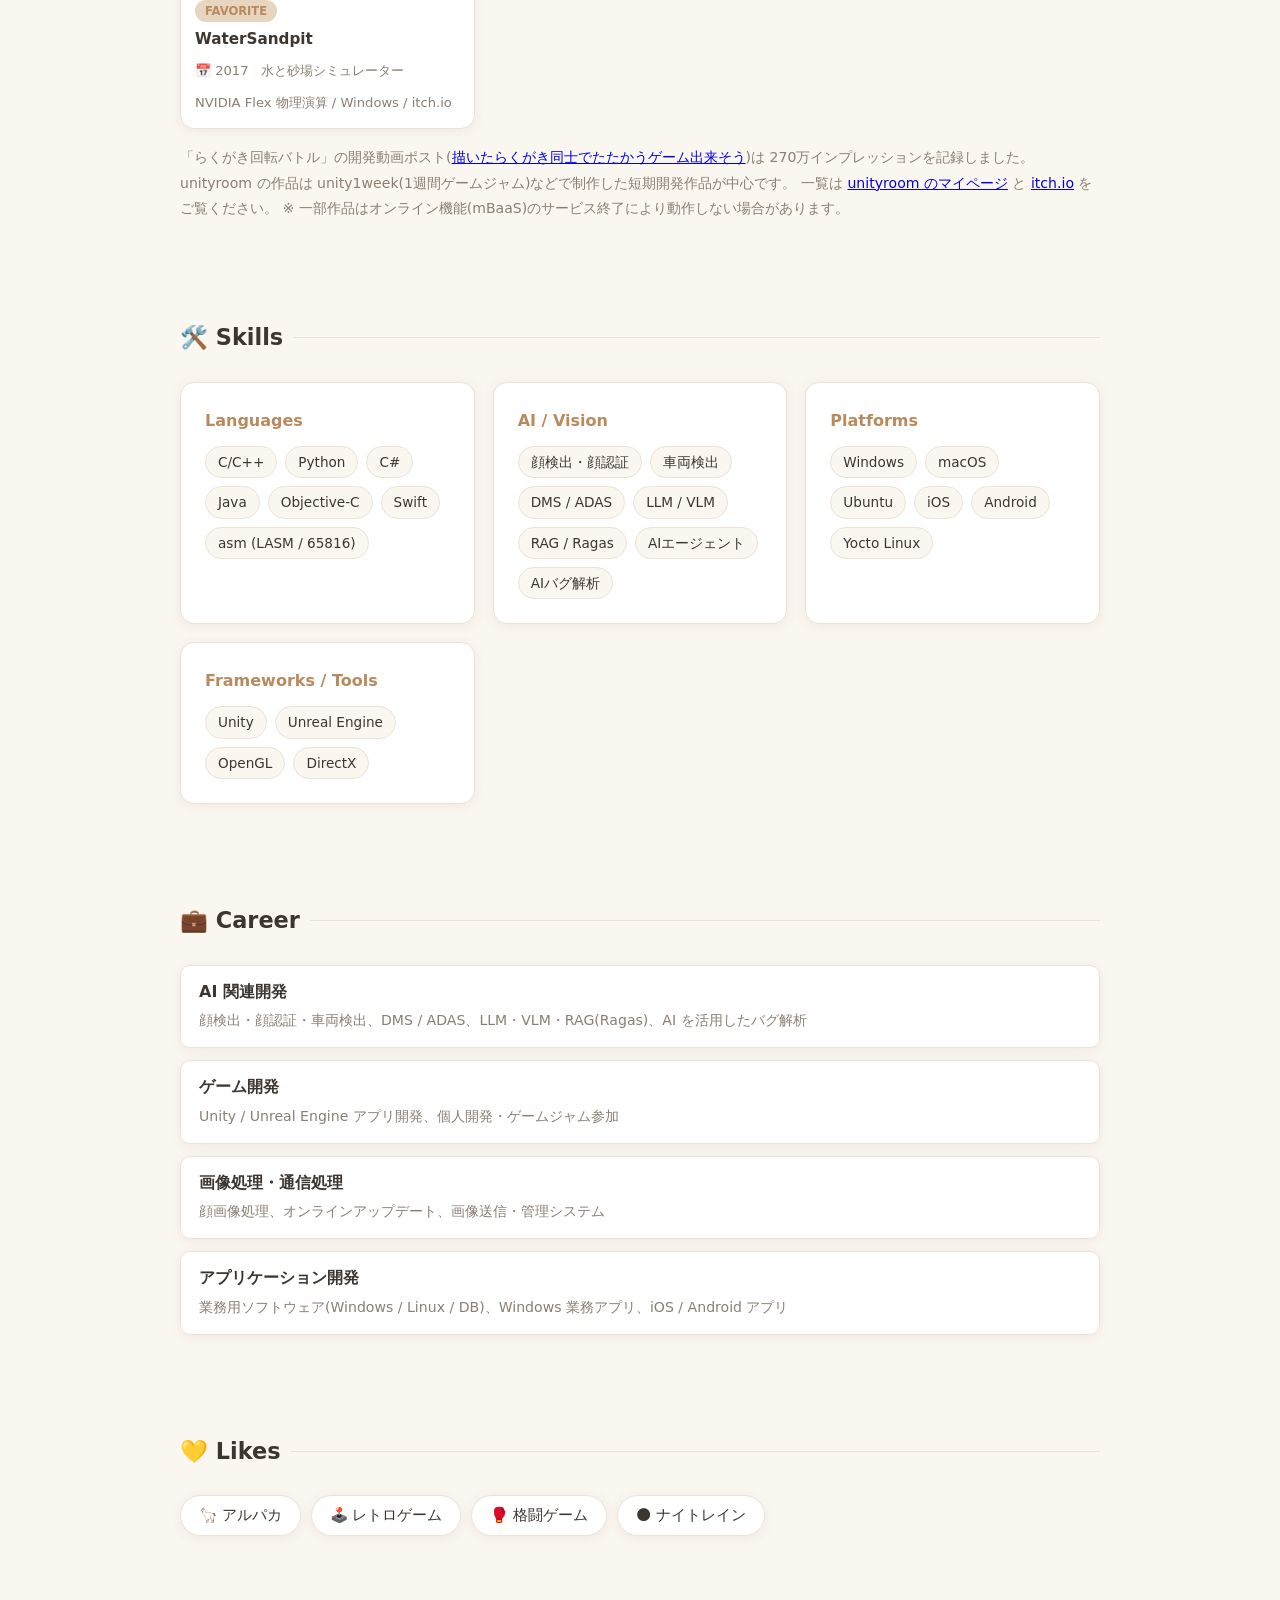
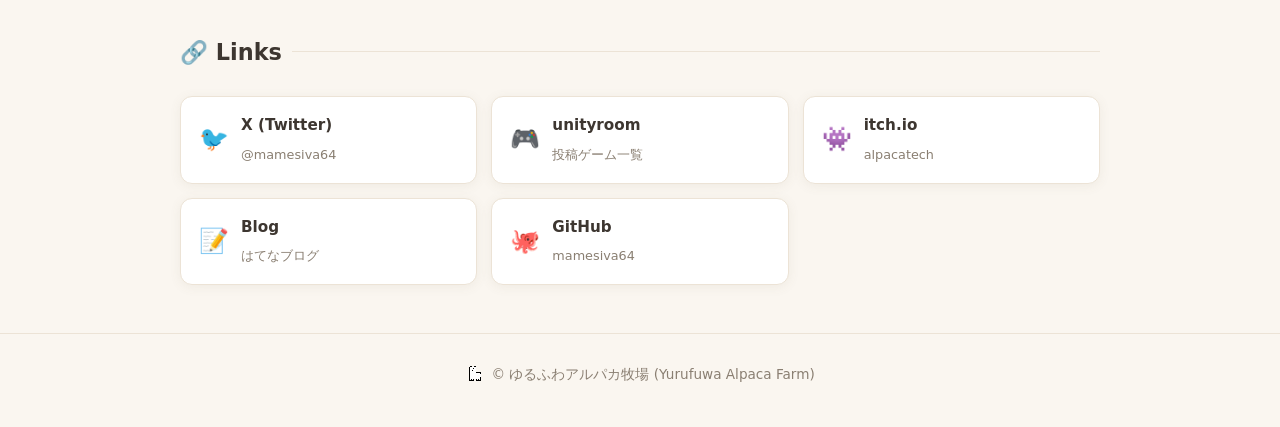
==== commit eff31945: "Fix Frameworks/Tools: OpenCV was meant to be OpenGL Co-Authored-By: Claude Fable 5 <noreply@anthropi" ====
--- a/index.html
+++ b/index.html
@@ -143,7 +143,7 @@
       <div class="card">
         <h3>Frameworks / Tools</h3>
         <ul class="tags">
-          <li>Unity</li><li>Unreal Engine</li><li>OpenCV</li>
+          <li>Unity</li><li>Unreal Engine</li><li>OpenGL</li>
           <li>DirectX</li>
         </ul>
       </div>
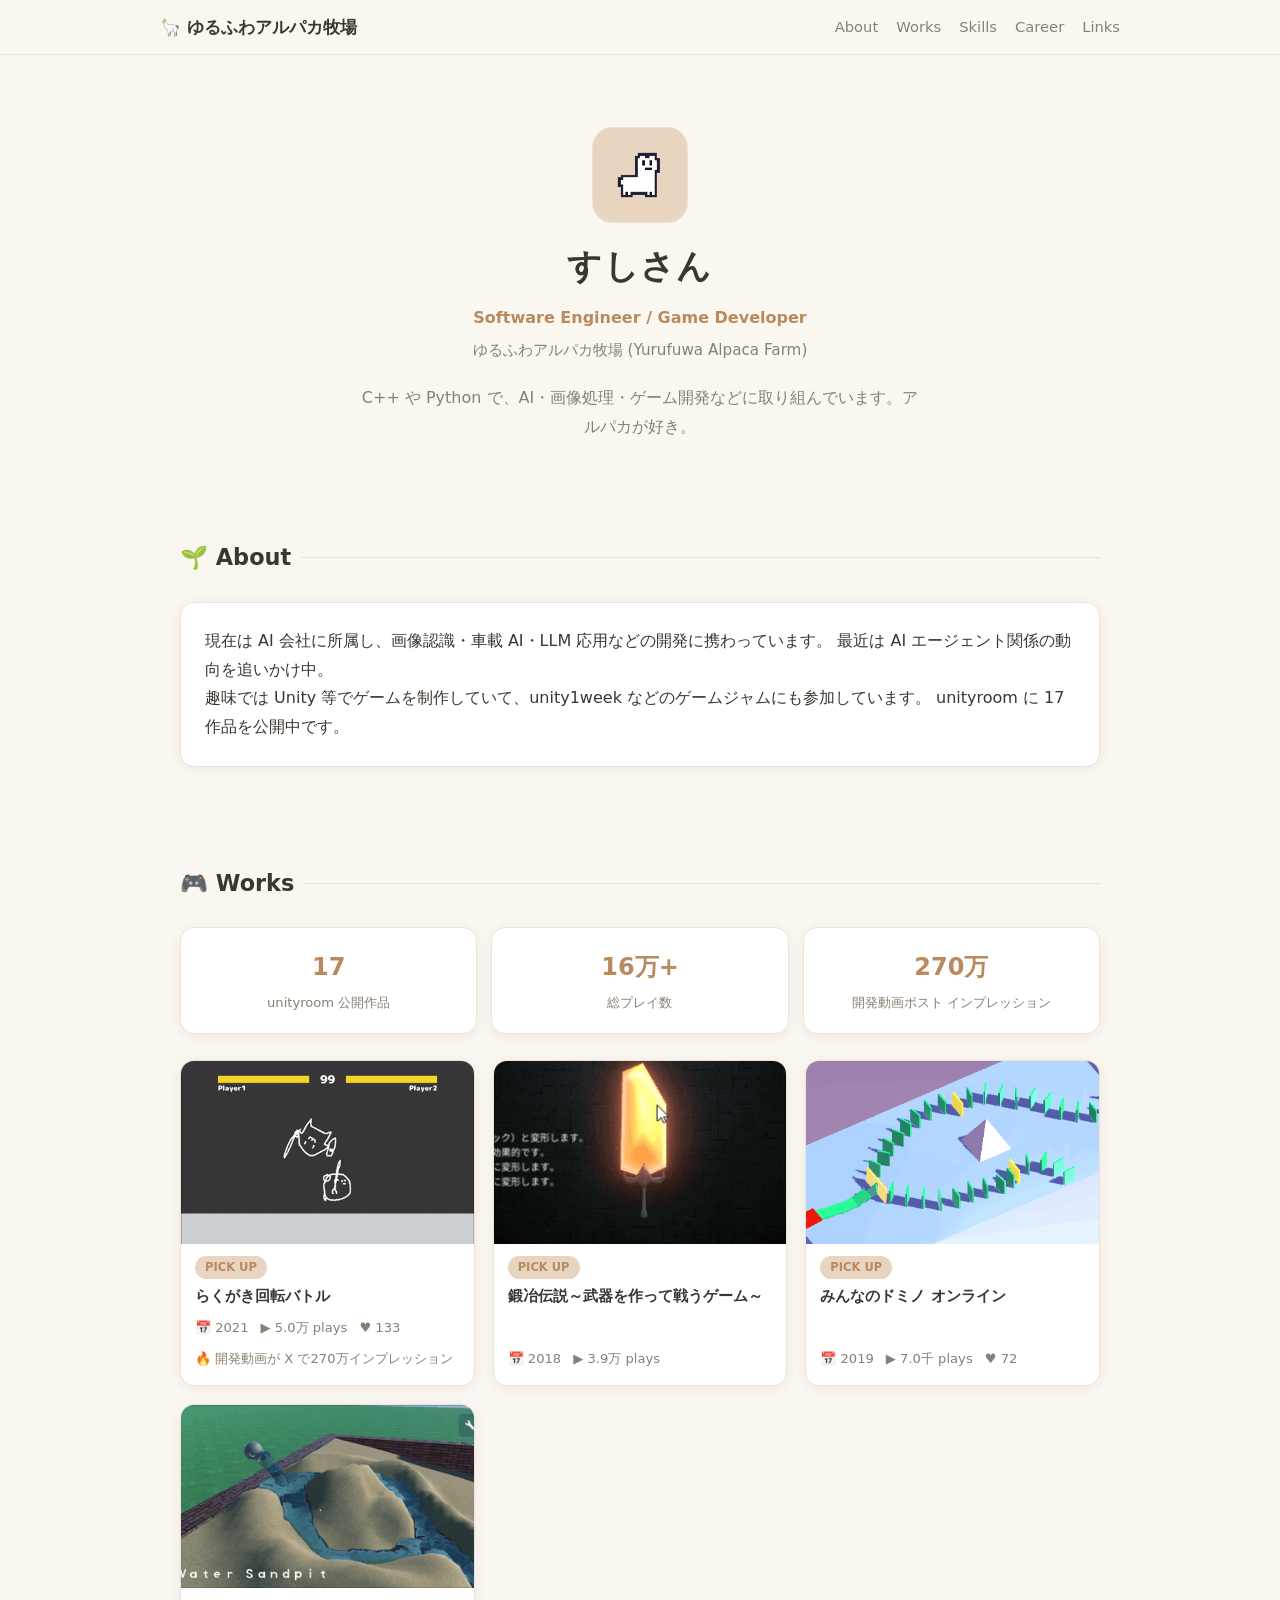
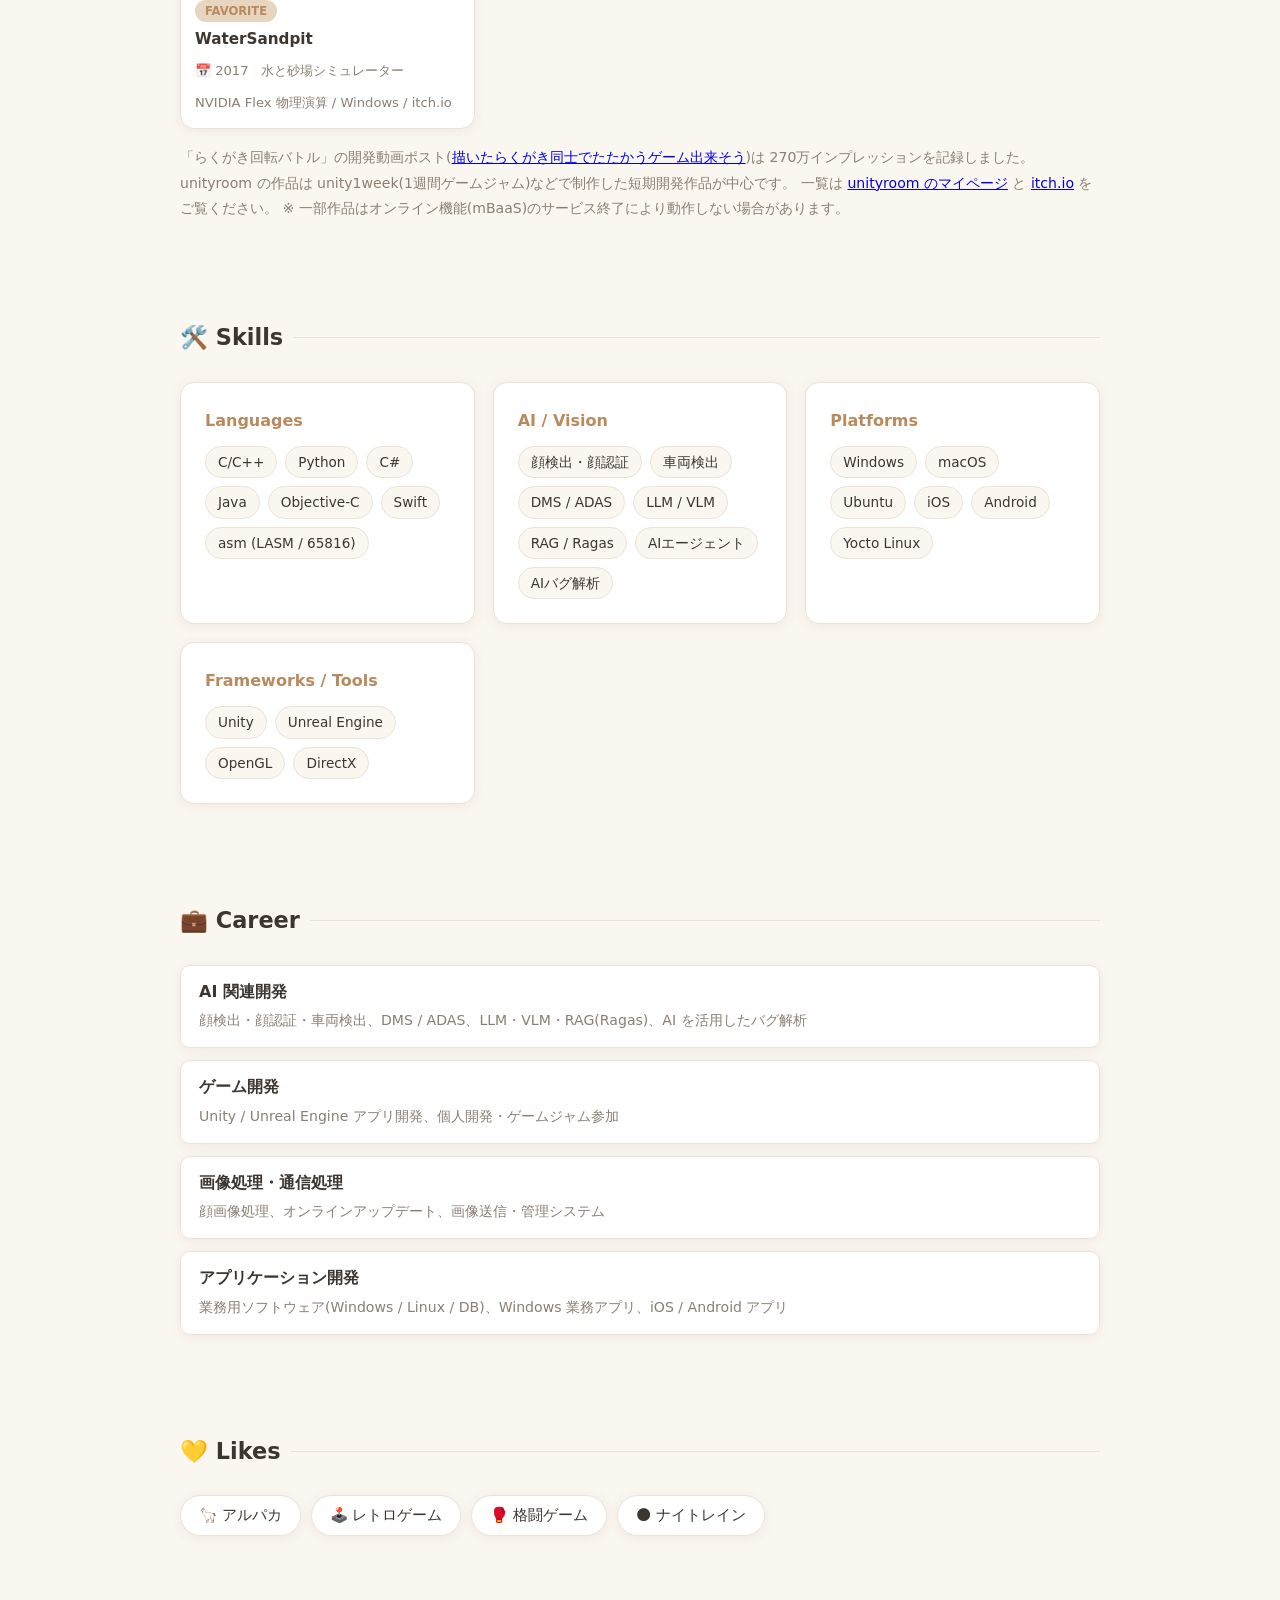
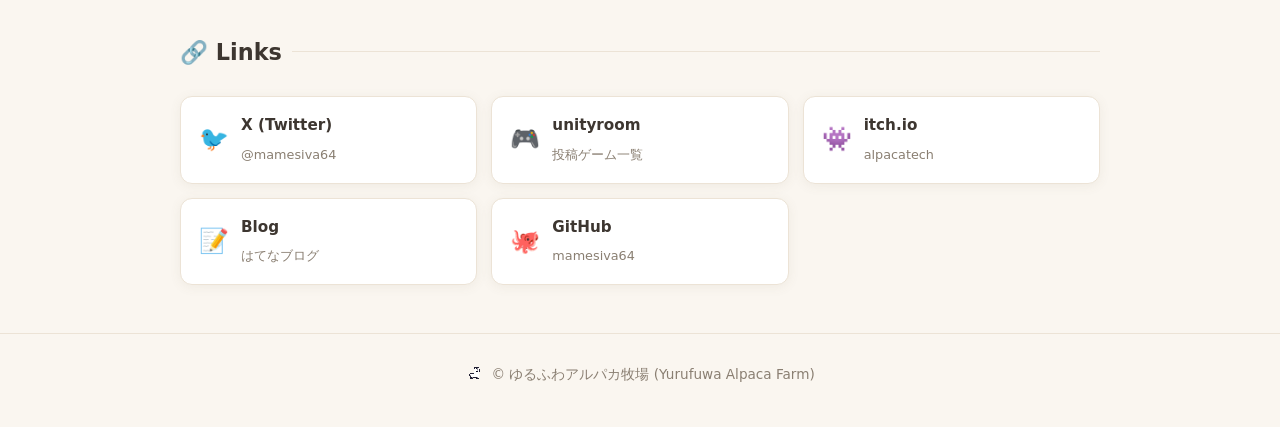
==== commit cd5fc493: "Switch site icon to icon_v2; keep icon_v1 in repo Co-Authored-By: Claude Fable 5 <noreply@anthropic." ====
--- a/index.html
+++ b/index.html
@@ -5,7 +5,7 @@
 <meta name="viewport" content="width=device-width, initial-scale=1.0">
 <title>すしさん / ゆるふわアルパカ牧場 — Portfolio</title>
 <meta name="description" content="すしさん(Yurufuwa Alpaca Farm)のポータルサイト。C++/PythonでAI・画像処理・ゲーム開発。Unityでのゲーム制作物まとめ。">
-<link rel="icon" type="image/png" href="assets/alpaca.png">
+<link rel="icon" type="image/png" href="assets/icon_v2.png">
 <link rel="stylesheet" href="style.css">
 </head>
 <body>
@@ -27,7 +27,7 @@
 
   <!-- ヒーロー -->
   <div class="hero">
-    <img class="avatar" src="assets/alpaca.png" alt="アルパカのアイコン">
+    <img class="avatar" src="assets/icon_v2.png" alt="アルパカのアイコン">
     <h1>すしさん</h1>
     <p class="title">Software Engineer / Game Developer</p>
     <p class="circle-name">ゆるふわアルパカ牧場 (Yurufuwa Alpaca Farm)</p>
@@ -206,7 +206,7 @@
 </main>
 
 <footer>
-  <p><img class="icon-img" src="assets/alpaca.png" alt=""> © ゆるふわアルパカ牧場 (Yurufuwa Alpaca Farm)</p>
+  <p><img class="icon-img" src="assets/icon_v2.png" alt=""> © ゆるふわアルパカ牧場 (Yurufuwa Alpaca Farm)</p>
 </footer>
 
 </body>
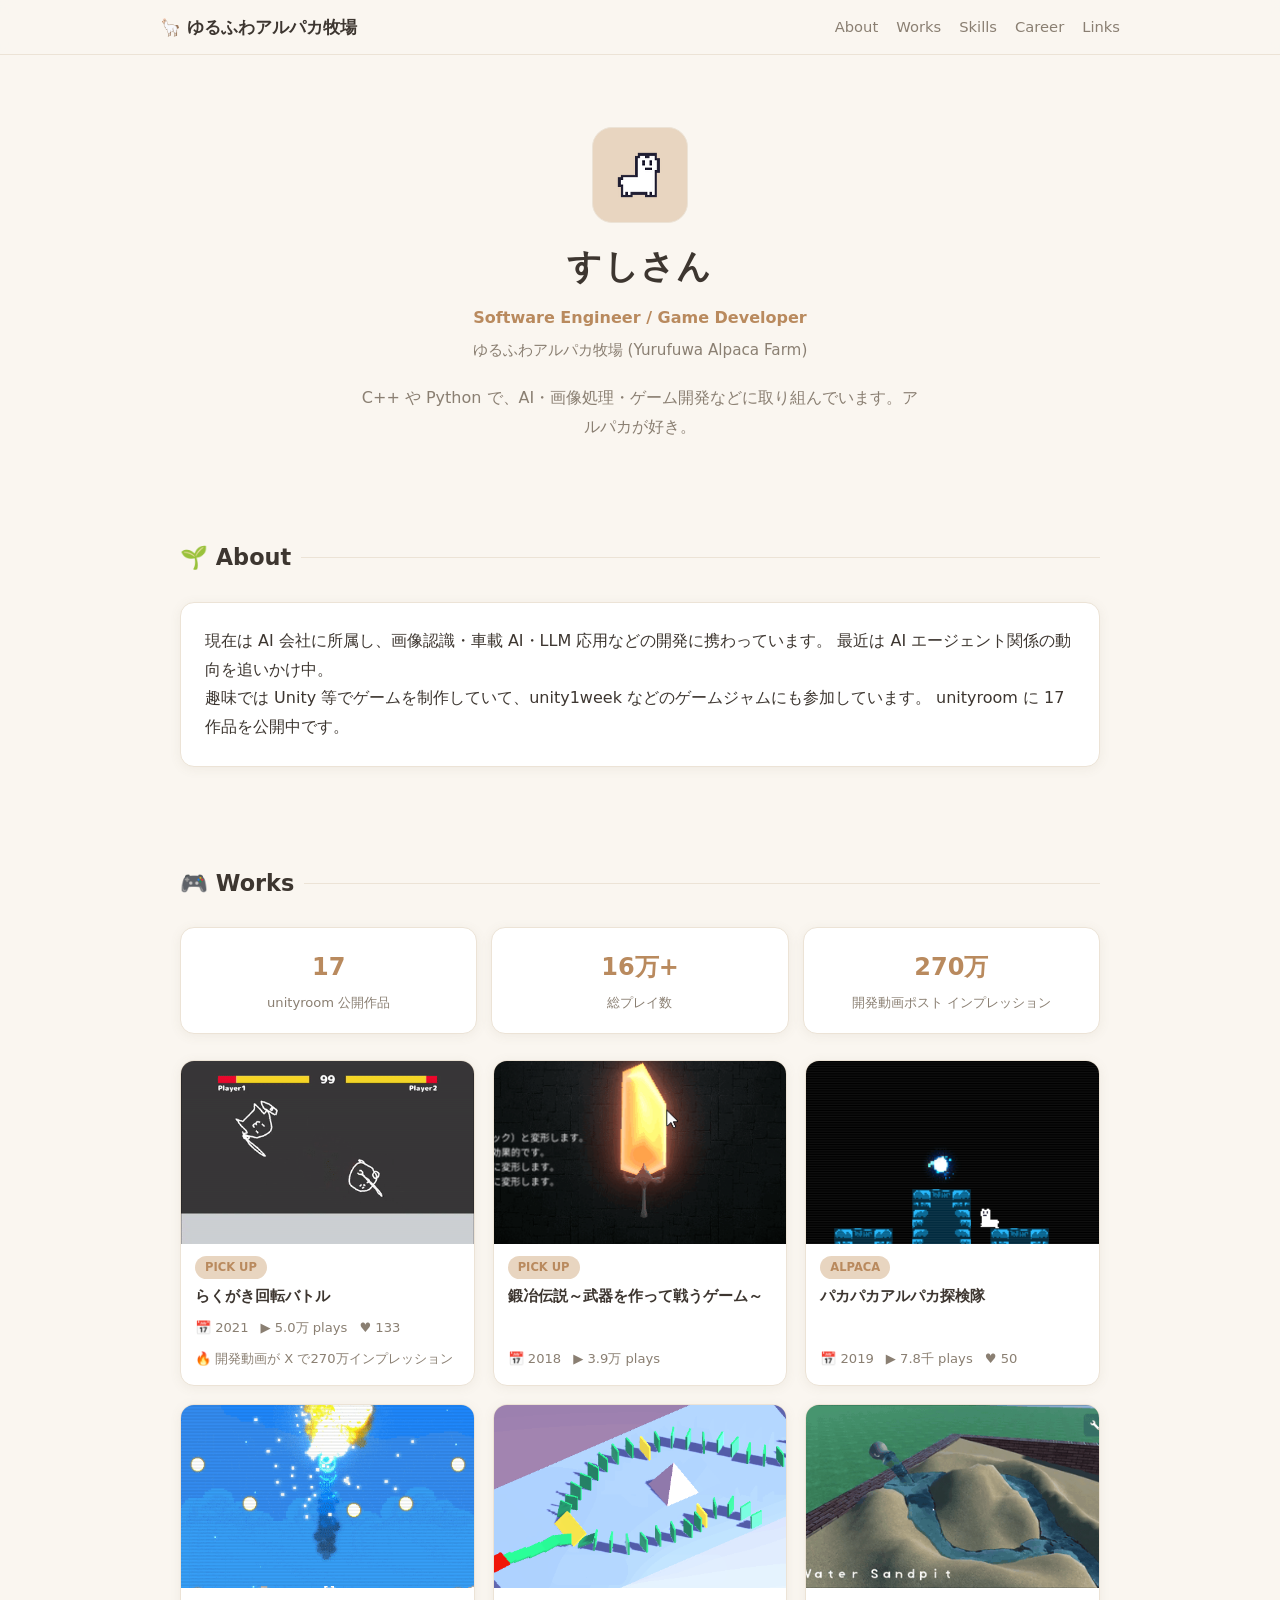
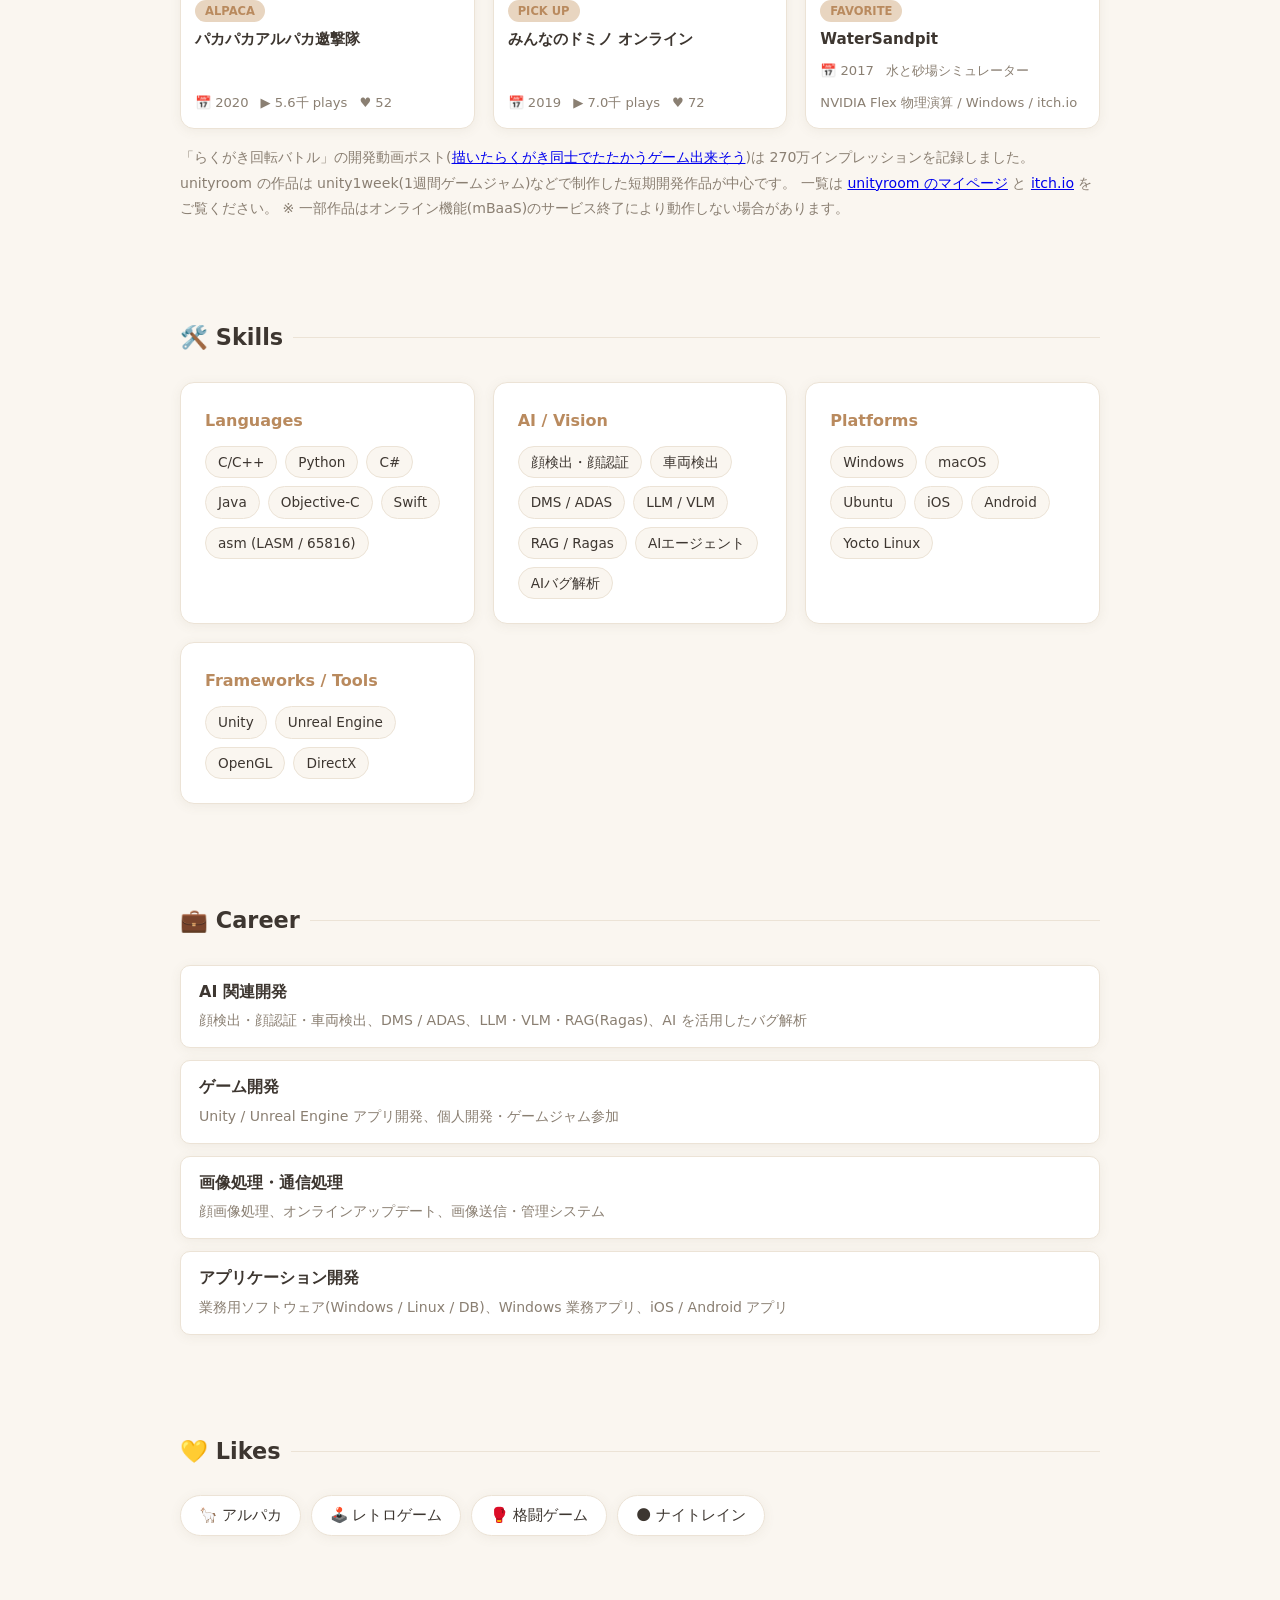
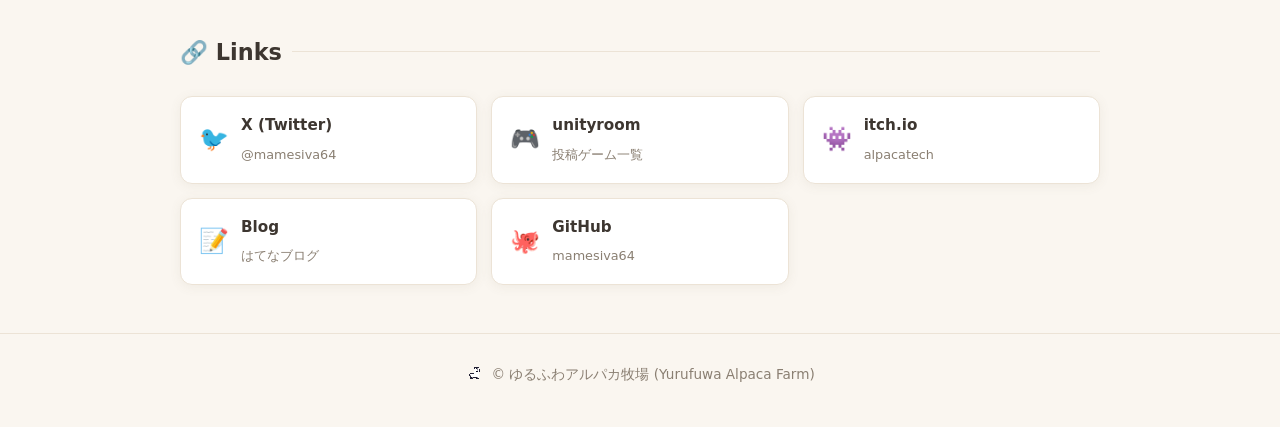
==== commit 2c0eba67: "Add Pakapaka Alpaca series to picks; 2-column works grid on mobile Co-Authored-By: Claude Fable 5 <n" ====
--- a/index.html
+++ b/index.html
@@ -84,6 +84,22 @@
           <span class="badge">PICK UP</span>
           <span class="name">鍛冶伝説～武器を作って戦うゲーム～</span>
           <span class="stats"><span>📅 2018</span><span>▶ 3.9万 plays</span></span>
+        </div>
+      </a>
+      <a class="work-card" href="https://unityroom.com/games/pakapakaalpaca" target="_blank" rel="noopener">
+        <img class="thumb" src="assets/pakapaka.gif" alt="パカパカアルパカ探検隊のスクリーンショット" loading="lazy">
+        <div class="body">
+          <span class="badge">ALPACA</span>
+          <span class="name">パカパカアルパカ探検隊</span>
+          <span class="stats"><span>📅 2019</span><span>▶ 7.8千 plays</span><span>♥ 50</span></span>
+        </div>
+      </a>
+      <a class="work-card" href="https://unityroom.com/games/alpacadef" target="_blank" rel="noopener">
+        <img class="thumb" src="assets/alpacadef.gif" alt="パカパカアルパカ邀撃隊のスクリーンショット" loading="lazy">
+        <div class="body">
+          <span class="badge">ALPACA</span>
+          <span class="name">パカパカアルパカ邀撃隊</span>
+          <span class="stats"><span>📅 2020</span><span>▶ 5.6千 plays</span><span>♥ 52</span></span>
         </div>
       </a>
       <a class="work-card" href="https://unityroom.com/games/domino" target="_blank" rel="noopener">
--- a/style.css
+++ b/style.css
@@ -208,4 +208,8 @@
   .hero h1 { font-size: 1.7rem; }
   .nav ul { gap: 12px; }
   .nav a { font-size: 0.82rem; }
-}
+  .featured-compact { grid-template-columns: repeat(2, 1fr); gap: 12px; }
+  .work-card .body { padding: 10px 10px 12px; }
+  .work-card .name { font-size: 0.85rem; }
+  .work-card .stats { font-size: 0.75rem; gap: 8px; flex-wrap: wrap; }
+}
